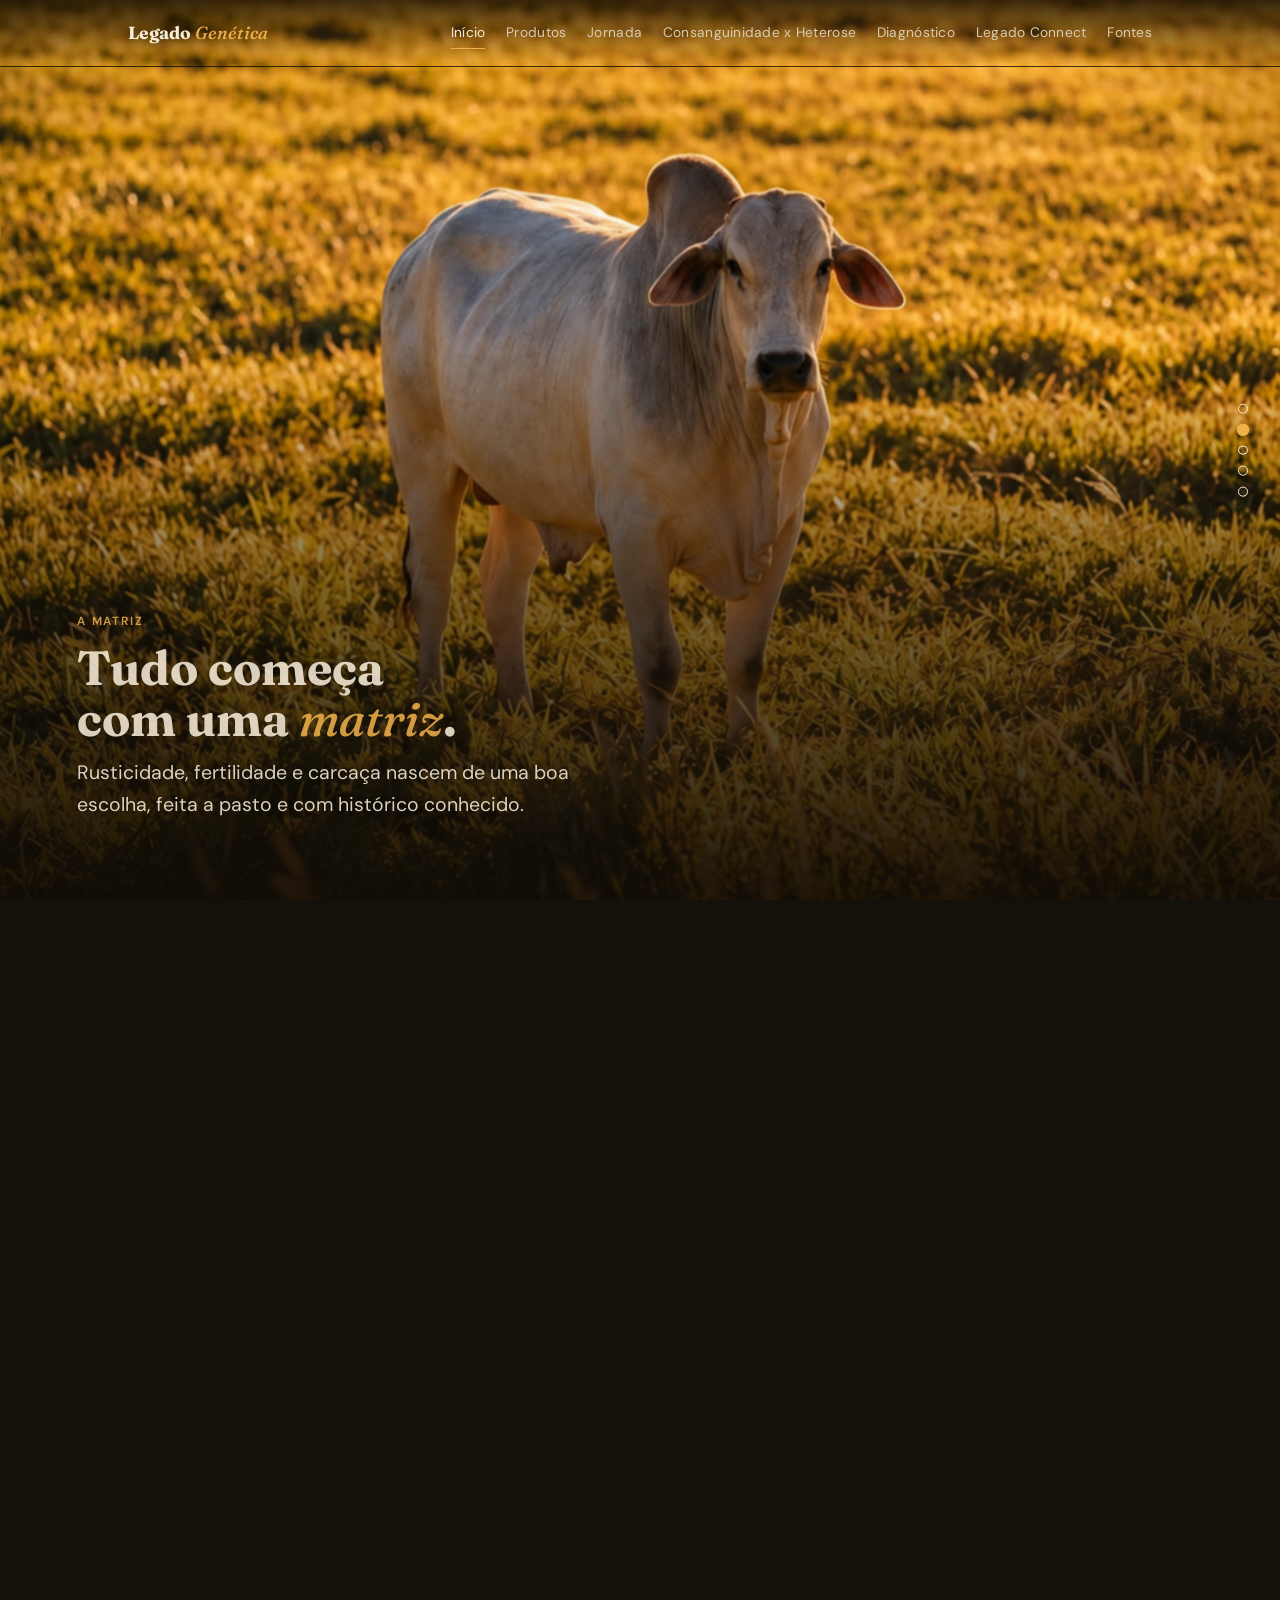
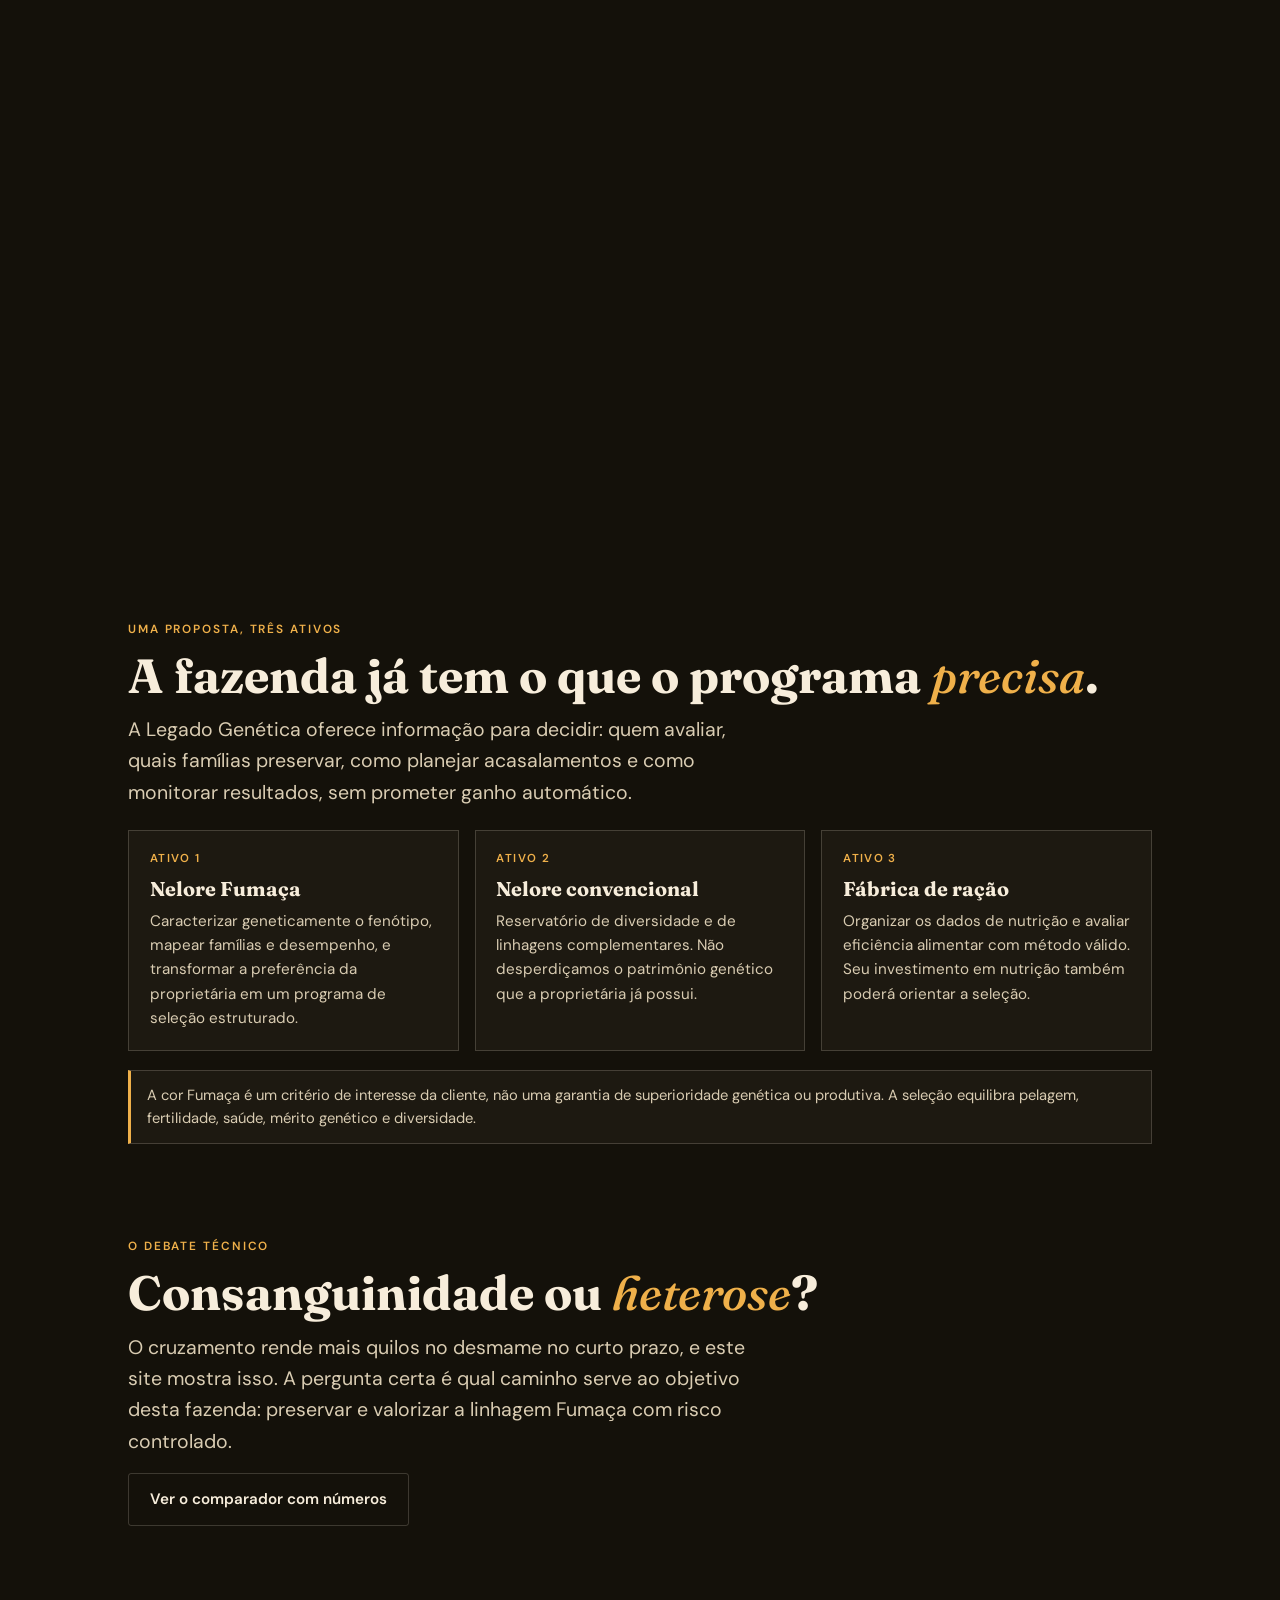
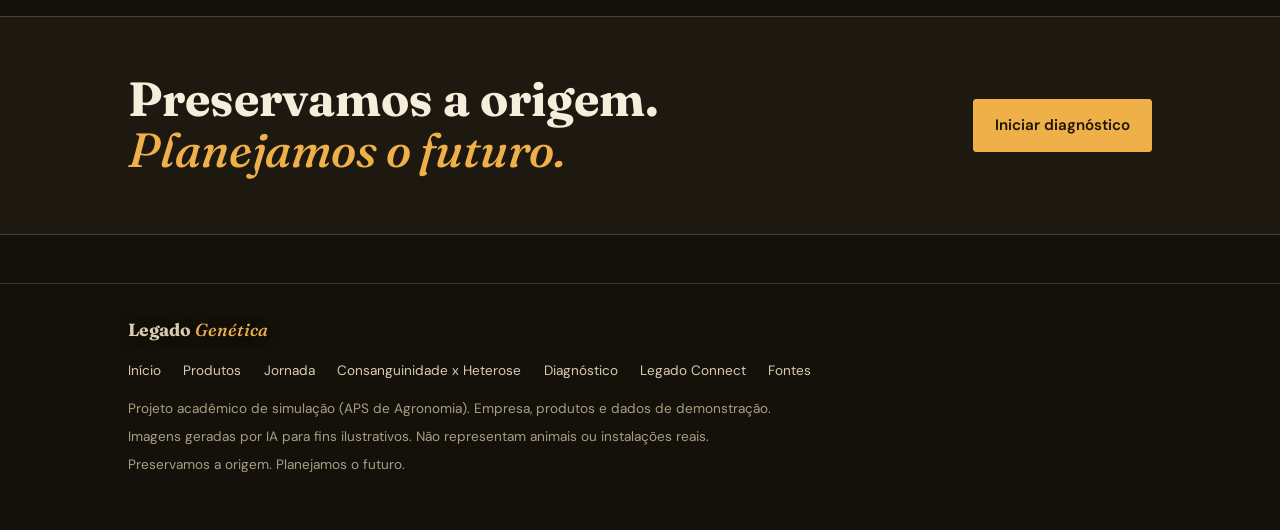
==== site/index.html @ f201c3c0 "Adiciona site estático Legado Genética (abertura com scroll, comparador, diagnóstico) Site multipági" ====
<!doctype html>
<html lang="pt-BR">
<head>
<meta charset="utf-8">
<meta name="viewport" content="width=device-width, initial-scale=1, viewport-fit=cover">
<title>Legado Genética | Programa Fumaça 360</title>
<meta name="description" content="Consanguinidade planejada e tecnologia genética para quem cria Nelore: o Programa Fumaça 360, em uma abertura com scroll.">
<meta name="theme-color" content="#14110a">
<meta property="og:type" content="website">
<meta property="og:title" content="Legado Genética | Programa Fumaça 360">
<meta property="og:description" content="Consanguinidade planejada e tecnologia genética para quem cria Nelore: o Programa Fumaça 360, em uma abertura com scroll.">
<meta property="og:image" content="assets/img/sede-ipe-entardecer.jpg">
<meta name="twitter:card" content="summary_large_image">
<link rel="icon" href="assets/favicon.svg" type="image/svg+xml">
<link rel="preconnect" href="https://fonts.googleapis.com">
<link rel="preconnect" href="https://fonts.gstatic.com" crossorigin>
<link rel="stylesheet" href="https://fonts.googleapis.com/css2?family=Fraunces:ital,opsz,wght@0,9..144,500;0,9..144,700;1,9..144,500&amp;family=DM+Sans:wght@400;500;600&amp;display=swap">
<link rel="stylesheet" href="assets/css/style.css">
</head>
<body class="page-home">
<a class="skip" href="#conteudo">Ir para o conteúdo</a>
<header class="site-header">
  <div class="wrap header-in">
    <a class="brand" href="index.html" aria-label="Legado Genética, início">Legado <i>Genética</i></a>
    <button class="nav-toggle" type="button" aria-label="Abrir menu" aria-expanded="false" aria-controls="nav"><span></span><span></span><span></span></button>
    <nav class="nav" id="nav" aria-label="Navegação principal"><a href="index.html">Início</a><a href="produtos.html">Produtos</a><a href="jornada.html">Jornada</a><a href="consanguinidade-x-heterose.html">Consanguinidade x Heterose</a><a href="diagnostico.html">Diagnóstico</a><a href="legado-connect.html">Legado Connect</a><a href="fontes.html">Fontes</a></nav>
  </div>
</header>
<main id="conteudo">

<div class="story-track" id="story-track">
  <div class="stage">
    <img class="layer" src="assets/img/pasto-aereo.jpg" alt="Vaca Nelore branca pastando sozinha, vista aérea de um pasto dourado ao fim da tarde, com anéis de vento no capim" width="1080" height="1446" decoding="async" fetchpriority="high">
    <img class="layer" src="assets/img/vaca-nivel-olho.jpg" alt="Vaca Nelore olhando para a câmera, com o sol baixo atrás dela e o pasto dourado ao fundo" width="1080" height="1446" decoding="async" >
    <img class="layer" src="assets/img/sede-ipe-entardecer.jpg" alt="Casa de fazenda branca com telhado colonial e um ipê amarelo ao pôr do sol, com uma vaca Nelore pastando em primeiro plano" width="1080" height="1446" decoding="async" >
    <img class="layer" src="assets/img/curral-por-do-sol.jpg" alt="Vaca Nelore iluminada por trás dentro de um curral de madeira ao pôr do sol, com poeira dourada no ar" width="1080" height="1446" decoding="async" >
    <img class="layer" src="assets/img/vaca-rosto-contraluz.jpg" alt="Retrato de perfil do rosto de uma vaca Nelore contra o sol, com contorno dourado nos pelos" width="1080" height="1446" decoding="async" >
    <div class="scrim"></div>
    <div class="dots" aria-label="Capítulos da abertura"></div>
    <article class="chapter" id="c0">
      <p class="eyebrow">Programa de melhoramento Nelore</p>
      <h1>Genética que nasce no <span class="accent">pasto</span>.</h1>
      <p class="lead">Consanguinidade planejada para quem cria Nelore de verdade.</p>
      <div class="hint"><i></i>Role para entrar na fazenda</div>
    </article>
    <article class="chapter" id="c1">
      <p class="eyebrow">A matriz</p>
      <h2>Tudo começa com uma <span class="accent">matriz</span>.</h2>
      <p class="lead">Rusticidade, fertilidade e carcaça nascem de uma boa escolha, feita a pasto e com histórico conhecido.</p>
    </article>
    <article class="chapter" id="c2">
      <p class="eyebrow">Consanguinidade planejada</p>
      <h2>Parentesco sob <span class="accent">controle</span>.</h2>
      <p class="lead">Cada acasalamento é simulado antes de acontecer, e o coeficiente de endogamia (F) fica dentro da meta.</p>
      <div class="stats">
        <div><b>6,25%</b><span>F do filho de primos de primeiro grau</span></div>
        <div><b>12,5%</b><span>F do filho de meios-irmãos</span></div>
      </div>
    </article>
    <article class="chapter" id="c3">
      <p class="eyebrow">A fazenda</p>
      <h2>A fazenda é o <span class="accent">laboratório</span>.</h2>
      <p class="lead">Pesagem, prenhez e desmama viram dados. Os dados voltam ao pasto como decisão de acasalamento.</p>
    </article>
    <article class="chapter" id="c4">
      <p class="eyebrow">Diagnóstico</p>
      <h2>Conheça o seu <span class="accent">rebanho</span>.</h2>
      <p class="lead">Informe o perfil da fazenda e veja qual estratégia de consanguinidade planejada se encaixa nela.</p>
      <p><a class="btn" href="diagnostico.html">Iniciar diagnóstico</a></p>
    </article>
  </div>
</div>

<section class="block">
  <div class="wrap">
    <p class="eyebrow">Uma proposta, três ativos</p>
    <h2>A fazenda já tem o que o programa <span class="accent">precisa</span>.</h2>
    <p class="lead">A Legado Genética oferece informação para decidir: quem avaliar, quais famílias preservar, como planejar acasalamentos e como monitorar resultados, sem prometer ganho automático.</p>
    <div class="grid g3" style="margin-top:1.4rem">
      <article class="card"><span class="tag">Ativo 1</span><h3>Nelore Fumaça</h3><p>Caracterizar geneticamente o fenótipo, mapear famílias e desempenho, e transformar a preferência da proprietária em um programa de seleção estruturado.</p></article>
      <article class="card"><span class="tag">Ativo 2</span><h3>Nelore convencional</h3><p>Reservatório de diversidade e de linhagens complementares. Não desperdiçamos o patrimônio genético que a proprietária já possui.</p></article>
      <article class="card"><span class="tag">Ativo 3</span><h3>Fábrica de ração</h3><p>Organizar os dados de nutrição e avaliar eficiência alimentar com método válido. Seu investimento em nutrição também poderá orientar a seleção.</p></article>
    </div>
    <div class="note gold">A cor Fumaça é um critério de interesse da cliente, não uma garantia de superioridade genética ou produtiva. A seleção equilibra pelagem, fertilidade, saúde, mérito genético e diversidade.</div>
  </div>
</section>

<section class="block" style="padding-top:0">
  <div class="wrap">
    <p class="eyebrow">O debate técnico</p>
    <h2>Consanguinidade ou <span class="accent">heterose</span>?</h2>
    <p class="lead">O cruzamento rende mais quilos no desmame no curto prazo, e este site mostra isso. A pergunta certa é qual caminho serve ao objetivo desta fazenda: preservar e valorizar a linhagem Fumaça com risco controlado.</p>
    <p><a class="btn ghost" href="consanguinidade-x-heterose.html">Ver o comparador com números</a></p>
  </div>
</section>

<section class="band">
  <div class="wrap">
    <h2>Preservamos a origem. <span class="accent">Planejamos o futuro.</span></h2>
    <a class="btn" href="diagnostico.html">Iniciar diagnóstico</a>
  </div>
</section>

</main>
<footer class="site-footer">
  <div class="wrap">
    <a class="brand" href="index.html">Legado <i>Genética</i></a>
    <nav class="foot-nav" aria-label="Navegação do rodapé"><a href="index.html">Início</a><a href="produtos.html">Produtos</a><a href="jornada.html">Jornada</a><a href="consanguinidade-x-heterose.html">Consanguinidade x Heterose</a><a href="diagnostico.html">Diagnóstico</a><a href="legado-connect.html">Legado Connect</a><a href="fontes.html">Fontes</a></nav>
    <p>Projeto acadêmico de simulação (APS de Agronomia). Empresa, produtos e dados de demonstração.</p>
    <p>Imagens geradas por IA para fins ilustrativos. Não representam animais ou instalações reais.</p>
    <p>Preservamos a origem. Planejamos o futuro.</p>
  </div>
</footer>
<script src="assets/js/common.js" defer></script>
<script src="assets/js/story.js" defer></script>

</body>
</html>
---- site/assets/css/style.css ----
/* Legado Genética — tema escuro "fim de tarde no cerrado". Site estático, sem build. */
:root {
  --deep: #14110a;
  --panel: #1d1911;
  --panel-2: #2a2417;
  --ink: #f7eddb;
  --soft: #d9ccb2;
  --muted: #a99d85;
  --gold: #efb04a;
  --clay: #d4703c;
  --moss: #8fb56a;
  --line: rgba(247, 237, 219, 0.18);
  --f-display: "Fraunces", Georgia, "Times New Roman", serif;
  --f-body: "DM Sans", system-ui, -apple-system, "Segoe UI", sans-serif;
  --gutter: clamp(1rem, 4vw, 3rem);
  --header-h: 4.1rem;
  color-scheme: dark;
}
* { box-sizing: border-box; }
html { background: var(--deep); scroll-behavior: smooth; -webkit-text-size-adjust: 100%; }
@media (prefers-reduced-motion: reduce) { html { scroll-behavior: auto; } }
body { margin: 0; background: var(--deep); color: var(--ink); font-family: var(--f-body); font-size: 1rem; line-height: 1.6; overflow-x: hidden; }
img { max-width: 100%; display: block; }
a { color: var(--gold); text-underline-offset: 3px; }
a:hover { color: var(--ink); }
:focus-visible { outline: 2px solid var(--gold); outline-offset: 3px; }
.skip { position: absolute; left: -9999px; top: 0; background: var(--gold); color: #1b1405; padding: .6rem 1rem; z-index: 100; }
.skip:focus { left: 0; }
.wrap { width: 100%; max-width: 70rem; margin-inline: auto; padding-inline: var(--gutter); }
.wrap-narrow { max-width: 48rem; }

/* tipografia */
h1, h2, h3, h4 { font-family: var(--f-display); font-weight: 700; line-height: 1.06; margin: 0 0 .8rem; text-wrap: balance; }
h1 { font-size: clamp(2.5rem, 7.4vw, 5rem); }
h2 { font-size: clamp(1.9rem, 4.6vw, 3rem); }
h3 { font-size: 1.25rem; line-height: 1.2; }
.accent { font-style: italic; font-weight: 500; color: var(--gold); }
.eyebrow { font-size: .74rem; letter-spacing: .16em; text-transform: uppercase; color: var(--gold); font-weight: 600; margin: 0 0 .75rem; }
.lead { font-size: clamp(1.02rem, 1.6vw, 1.22rem); color: var(--soft); margin: 0 0 1rem; max-width: 40rem; }
p { margin: 0 0 1rem; }
.muted { color: var(--muted); }
.small { font-size: .85rem; }
.dag { color: var(--clay); font-weight: 700; }
.ver { color: var(--moss); font-weight: 700; }

/* cabeçalho */
.site-header { position: fixed; inset: 0 0 auto 0; z-index: 30; padding-top: env(safe-area-inset-top, 0px); transition: background .3s, border-color .3s; border-bottom: 1px solid transparent; }
.site-header.solid, body:not(.page-home) .site-header { background: rgba(20, 17, 10, .94); backdrop-filter: blur(10px); -webkit-backdrop-filter: blur(10px); border-bottom-color: var(--line); }
.header-in { display: flex; align-items: center; justify-content: space-between; gap: 1rem; height: var(--header-h); }
.brand { font-family: var(--f-display); font-weight: 700; font-size: 1.1rem; color: var(--ink); text-decoration: none; text-shadow: 0 1px 12px rgba(0,0,0,.5); white-space: nowrap; }
.brand i { color: var(--gold); font-weight: 500; }
.nav { display: flex; gap: 1.3rem; align-items: center; }
.nav a { color: var(--soft); text-decoration: none; font-size: .86rem; letter-spacing: .02em; padding-block: .3rem; border-bottom: 1px solid transparent; }
.nav a:hover, .nav a[aria-current="page"] { color: var(--ink); border-bottom-color: var(--gold); }
.nav-toggle { display: none; background: none; border: 1px solid var(--line); color: var(--ink); width: 2.6rem; height: 2.6rem; border-radius: 3px; cursor: pointer; }
.nav-toggle span { display: block; width: 1.1rem; height: 2px; background: var(--ink); margin: .22rem auto; transition: transform .25s, opacity .25s; }
.nav-open .nav-toggle span:nth-child(1) { transform: translateY(.46rem) rotate(45deg); }
.nav-open .nav-toggle span:nth-child(2) { opacity: 0; }
.nav-open .nav-toggle span:nth-child(3) { transform: translateY(-.46rem) rotate(-45deg); }
@media (max-width: 62rem) {
  .nav-toggle { display: block; }
  .nav { position: fixed; inset: calc(var(--header-h) + env(safe-area-inset-top, 0px)) 0 0 0; background: var(--deep); flex-direction: column; align-items: flex-start; gap: 0; padding: 1rem var(--gutter) 2rem; transform: translateY(-110%); visibility: hidden; transition: transform .3s, visibility .3s; overflow-y: auto; }
  .nav-open .nav { transform: none; visibility: visible; }
  .nav a { width: 100%; padding: 1rem 0; font-size: 1.1rem; border-bottom: 1px solid var(--line); }
  .site-header.solid, .nav-open .site-header { background: var(--deep); }
}

body.page-home .site-header:not(.solid) { background: linear-gradient(rgba(10,7,3,.78), rgba(10,7,3,0)); }

/* botões */
.btn { display: inline-flex; align-items: center; gap: .6rem; font: inherit; font-weight: 600; font-size: .95rem; color: #1b1405; background: var(--gold); border: 1px solid var(--gold); border-radius: 3px; padding: .85rem 1.3rem; cursor: pointer; text-decoration: none; transition: transform .2s, filter .2s; }
.btn:hover { color: #1b1405; filter: brightness(1.08); transform: translateY(-1px); }
.btn.ghost { background: transparent; color: var(--ink); border-color: var(--line); }
.btn.ghost:hover { color: var(--ink); border-color: var(--gold); }
.btn.small { padding: .5rem .8rem; font-size: .82rem; }

/* seções */
main { padding-top: 0; }
body:not(.page-home) main { padding-top: calc(var(--header-h) + 2.5rem); }
section.block { padding-block: clamp(2.6rem, 6vw, 4.6rem); }
.page-head { padding-block: 1rem 2rem; }
.panelbox { background: var(--panel); border: 1px solid var(--line); padding: 1.2rem 1.3rem; }
.note { border: 1px solid var(--line); border-left: 3px solid var(--clay); background: var(--panel); padding: .8rem 1rem; color: var(--soft); font-size: .92rem; margin: 1.2rem 0; }
.note.gold { border-left-color: var(--gold); }
.note.moss { border-left-color: var(--moss); }
.sim-banner { display: flex; gap: .7rem; align-items: center; background: #3a2c12; border: 1px solid var(--gold); color: var(--ink); padding: .6rem 1rem; font-size: .88rem; margin-bottom: 1.4rem; }
.sim-banner b { color: var(--gold); letter-spacing: .1em; text-transform: uppercase; font-size: .74rem; }

/* grades e cards */
.grid { display: grid; gap: 1rem; }
.g2 { grid-template-columns: repeat(auto-fit, minmax(min(100%, 19rem), 1fr)); }
.g3 { grid-template-columns: repeat(auto-fit, minmax(min(100%, 16rem), 1fr)); }
.g4 { grid-template-columns: repeat(auto-fit, minmax(min(100%, 12rem), 1fr)); }
.card { background: var(--panel); border: 1px solid var(--line); padding: 1.2rem 1.3rem; display: flex; flex-direction: column; gap: .5rem; min-width: 0; }
.card h3 { color: var(--ink); margin: 0; }
.card .tag { font-size: .72rem; letter-spacing: .12em; text-transform: uppercase; color: var(--gold); font-weight: 600; }
.card p { color: var(--soft); font-size: .95rem; margin: 0; }
.card .dl { font-size: .9rem; color: var(--soft); }
.card .dl b { color: var(--ink); display: block; font-size: .72rem; letter-spacing: .1em; text-transform: uppercase; color: var(--muted); font-weight: 600; }
.card.hl { border-color: var(--gold); }
.card .btn { align-self: flex-start; margin-top: auto; }

/* tabelas */
.tablewrap { overflow-x: auto; border: 1px solid var(--line); margin: 1rem 0; }
table { width: 100%; border-collapse: collapse; font-size: .9rem; }
th { text-align: left; background: var(--panel-2); color: var(--soft); font-size: .72rem; letter-spacing: .1em; text-transform: uppercase; padding: .7rem .8rem; white-space: nowrap; }
td { padding: .7rem .8rem; border-top: 1px solid var(--line); vertical-align: top; color: var(--soft); }
td b, td strong { color: var(--ink); }
td.w-c { color: var(--moss); font-weight: 600; } td.w-h { color: var(--clay); font-weight: 600; } td.w-t { color: var(--gold); font-weight: 600; }

/* linha do tempo */
.timeline { list-style: none; margin: 1.5rem 0; padding: 0; display: grid; gap: 0; border-left: 1px solid var(--line); }
.timeline li { position: relative; padding: 0 0 1.6rem 1.6rem; }
.timeline li::before { content: ""; position: absolute; left: -.42rem; top: .45rem; width: .8rem; height: .8rem; background: var(--gold); border-radius: 50%; }
.timeline h3 { margin-bottom: .2rem; }
.timeline .when { font-size: .74rem; letter-spacing: .12em; text-transform: uppercase; color: var(--gold); font-weight: 600; }

/* formulário */
.field { display: grid; gap: .3rem; font-size: .78rem; letter-spacing: .05em; text-transform: uppercase; color: var(--soft); font-weight: 600; }
.field input, .field select, .field textarea { font: inherit; font-size: 1rem; letter-spacing: 0; text-transform: none; color: var(--ink); background: #2a2417; border: 1px solid var(--line); border-radius: 3px; padding: .65rem .75rem; min-width: 0; width: 100%; }
.field select option { color: #14110a; }
.field .hint { font-size: .78rem; letter-spacing: 0; text-transform: none; color: var(--muted); font-weight: 400; }
fieldset { border: 1px solid var(--line); padding: .8rem 1rem 1rem; margin: 0; min-width: 0; }
legend { padding-inline: .4rem; font-size: .78rem; letter-spacing: .08em; text-transform: uppercase; color: var(--gold); font-weight: 600; }
.radios { display: grid; gap: .5rem; }
.radios label { display: flex; gap: .6rem; align-items: flex-start; color: var(--soft); font-size: .95rem; cursor: pointer; }
.radios input { accent-color: var(--gold); margin-top: .3rem; }
input[type=range] { width: 100%; accent-color: var(--gold); }
output { color: var(--gold); font-variant-numeric: tabular-nums; }

/* kpis */
.kpis { display: grid; grid-template-columns: repeat(auto-fit, minmax(9.5rem, 1fr)); gap: .8rem; }
.kpi { border: 1px solid var(--line); background: var(--panel); padding: .8rem .9rem; min-width: 0; }
.kpi b { display: block; font-family: var(--f-display); font-size: 1.7rem; line-height: 1.1; font-variant-numeric: tabular-nums; }
.kpi span { font-size: .8rem; color: var(--muted); }
.k-gold b { color: var(--gold); } .k-clay b { color: var(--clay); } .k-moss b { color: var(--moss); } .k-ink b { color: var(--ink); }
.chip { display: inline-block; font-size: .72rem; letter-spacing: .1em; text-transform: uppercase; font-weight: 700; padding: .25rem .6rem; border-radius: 2px; }
.chip.ok { background: rgba(143,181,106,.18); color: var(--moss); border: 1px solid var(--moss); }
.chip.warn { background: rgba(239,176,74,.15); color: var(--gold); border: 1px solid var(--gold); }
.chip.bad { background: rgba(212,112,60,.18); color: var(--clay); border: 1px solid var(--clay); }

/* rodapé */
.site-footer { border-top: 1px solid var(--line); margin-top: 3rem; padding-block: 2rem 3rem; font-size: .85rem; color: var(--muted); }
.site-footer .foot-nav { display: flex; flex-wrap: wrap; gap: .6rem 1.4rem; margin-block: 1rem; }
.site-footer a { color: var(--soft); text-decoration: none; }
.site-footer a:hover { color: var(--gold); }
.site-footer p { margin: 0 0 .4rem; max-width: 46rem; }

/* faixa final */
.band { border-block: 1px solid var(--line); background: var(--panel); padding-block: clamp(2.2rem, 5vw, 3.6rem); }
.band .wrap { display: flex; flex-wrap: wrap; gap: 1.4rem 2rem; align-items: center; justify-content: space-between; }
.band h2 { margin: 0; max-width: 34rem; }

/* ---------- abertura com scroll ---------- */
.story-track { height: calc(5.4 * 110vh); position: relative; }
.stage { position: sticky; top: 0; height: 100vh; height: 100svh; overflow: hidden; background: var(--deep); }
.layer { position: absolute; inset: 0; width: 100%; height: 100%; object-fit: cover; will-change: transform, opacity, filter; transform-origin: 50% 50%; opacity: 0; }
.layer:first-child { opacity: 1; }
.scrim { position: absolute; inset: 0; pointer-events: none; background: linear-gradient(to top, rgba(16,12,6,.9) 0%, rgba(16,12,6,.55) 34%, rgba(16,12,6,0) 62%), radial-gradient(ellipse 90% 80% at 50% 40%, transparent 55%, rgba(10,7,3,.45) 100%); }
.chapter { position: absolute; left: 0; right: 0; bottom: 0; padding: 0 clamp(1.1rem, 6vw, 5rem) calc(env(safe-area-inset-bottom, 0px) + clamp(1.6rem, 7vh, 4rem)); opacity: 0; pointer-events: none; will-change: opacity, transform; z-index: 3; }
.chapter:first-of-type { opacity: 1; }
.chapter > * { max-width: 34rem; }
.chapter h1, .chapter h2 { text-shadow: 0 2px 28px rgba(0,0,0,.55); }
.chapter .lead { color: var(--ink); text-shadow: 0 1px 14px rgba(0,0,0,.7); }
.hint { margin-top: 1.4rem; display: flex; align-items: center; gap: .7rem; font-size: .74rem; letter-spacing: .14em; text-transform: uppercase; color: var(--soft); }
.hint i { display: block; width: 1px; height: 2rem; background: linear-gradient(var(--gold), transparent); animation: drip 2.2s ease-in-out infinite; transform-origin: top; }
@keyframes drip { 0%, 100% { transform: scaleY(.35); } 50% { transform: scaleY(1); } }
@media (prefers-reduced-motion: reduce) { .hint i { animation: none; } }
.stats { display: grid; grid-template-columns: repeat(auto-fit, minmax(9.5rem, 1fr)); gap: 1rem; margin-top: 1.2rem; padding-top: 1.1rem; border-top: 1px solid var(--line); }
.stats b { display: block; font-family: var(--f-display); font-size: 2rem; line-height: 1.05; color: var(--gold); font-variant-numeric: tabular-nums; }
.stats span { font-size: .85rem; color: var(--soft); }
.dots { position: absolute; right: clamp(.8rem, 3vw, 2rem); top: 50%; transform: translateY(-50%); display: grid; gap: .7rem; z-index: 4; }
.dots button { width: .6rem; height: .6rem; padding: 0; border-radius: 50%; border: 1px solid var(--ink); background: transparent; cursor: pointer; transition: background .3s, transform .3s; }
.dots button.on { background: var(--gold); border-color: var(--gold); transform: scale(1.25); }
@media (min-width: 900px) { #c2 > * { margin-left: auto; } }
@media (max-width: 640px) { #c2 .lead { display: none; } }

/* simulador / comparador */
.sim { display: grid; grid-template-columns: minmax(0, 20rem) minmax(0, 1fr); gap: 1.6rem; margin-top: 1.4rem; }
.ctl { background: var(--panel); border: 1px solid var(--line); padding: 1.1rem; display: grid; gap: .95rem; align-content: start; }
.ctl .row { display: flex; justify-content: space-between; gap: .6rem; }
.out { display: grid; gap: 1rem; min-width: 0; }
.chart { border: 1px solid var(--line); background: var(--panel); padding: .6rem; min-width: 0; }
.chart svg { width: 100%; height: auto; display: block; }
.legend { display: flex; flex-wrap: wrap; gap: .4rem 1.2rem; font-size: .82rem; color: var(--soft); padding: .3rem .4rem 0; }
.legend i { display: inline-block; width: .9rem; height: 3px; vertical-align: middle; margin-right: .4rem; }
.read { border-left: 3px solid var(--gold); padding: .7rem 1rem; background: var(--panel); color: var(--soft); font-size: .95rem; }
.read b { color: var(--ink); }
.bars { display: grid; gap: .5rem; margin-top: 1rem; }
.bar { display: grid; grid-template-columns: 3.2rem 1fr 3rem; align-items: center; gap: .6rem; font-size: .9rem; }
.bar div { height: .9rem; background: #2a2417; border: 1px solid var(--line); }
.bar div i { display: block; height: 100%; background: var(--gold); transition: width .3s; }
.bar span { text-align: right; font-variant-numeric: tabular-nums; color: var(--soft); }
@media (max-width: 800px) { .sim { grid-template-columns: minmax(0, 1fr); } }

/* diálogo */
dialog { background: var(--panel); color: var(--ink); border: 1px solid var(--gold); border-radius: 3px; padding: 1.4rem 1.5rem; max-width: min(34rem, calc(100% - 2rem)); }
dialog::backdrop { background: rgba(10, 8, 4, .7); }
dialog h3 { color: var(--gold); }
dialog form { margin: 1rem 0 0; }

/* painel connect */
.tabs { display: flex; flex-wrap: wrap; gap: .3rem; border-bottom: 1px solid var(--line); margin: 1rem 0; }
.tabs button { font: inherit; font-size: .88rem; color: var(--soft); background: none; border: 1px solid transparent; border-bottom: 0; padding: .6rem 1rem; cursor: pointer; }
.tabs button[aria-selected="true"] { color: var(--ink); background: var(--panel); border-color: var(--line); border-bottom: 2px solid var(--gold); }
.hbar { display: grid; grid-template-columns: 7rem 1fr 3.4rem; gap: .6rem; align-items: center; font-size: .88rem; margin: .4rem 0; color: var(--soft); }
.hbar div { height: .8rem; background: #2a2417; border: 1px solid var(--line); position: relative; }
.hbar div i { display: block; height: 100%; background: var(--moss); }
.hbar div i.w { background: var(--gold); } .hbar div i.b { background: var(--clay); }
.hbar span:last-child { text-align: right; font-variant-numeric: tabular-nums; }
.passport { border: 1px solid var(--gold); background: var(--panel); padding: 1.2rem; }
.passport dl { display: grid; grid-template-columns: minmax(8rem, 12rem) 1fr; gap: .5rem 1rem; margin: 0; }
.passport dt { color: var(--muted); font-size: .8rem; letter-spacing: .08em; text-transform: uppercase; }
.passport dd { margin: 0; color: var(--ink); }
@media (max-width: 560px) { .passport dl { grid-template-columns: 1fr; } .passport dt { margin-top: .5rem; } }

/* diagnóstico */
.diag { display: grid; grid-template-columns: minmax(0, 24rem) minmax(0, 1fr); gap: 1.6rem; align-items: start; }
@media (max-width: 900px) { .diag { grid-template-columns: minmax(0, 1fr); } }
.result { display: grid; gap: 1rem; scroll-margin-top: 5.5rem; }
.result h3 { margin-bottom: .4rem; }
.result ul { margin: .3rem 0 0 1.1rem; padding: 0; color: var(--soft); }
.result li { margin-bottom: .3rem; }
.actions { display: flex; flex-wrap: wrap; gap: .6rem; }
@media print { .site-header, .site-footer, .actions, form, .nav-toggle { display: none !important; } body { background: #fff; color: #000; } .panelbox, .card, .kpi { border-color: #999; background: #fff; color: #000; } * { color: #000 !important; } }
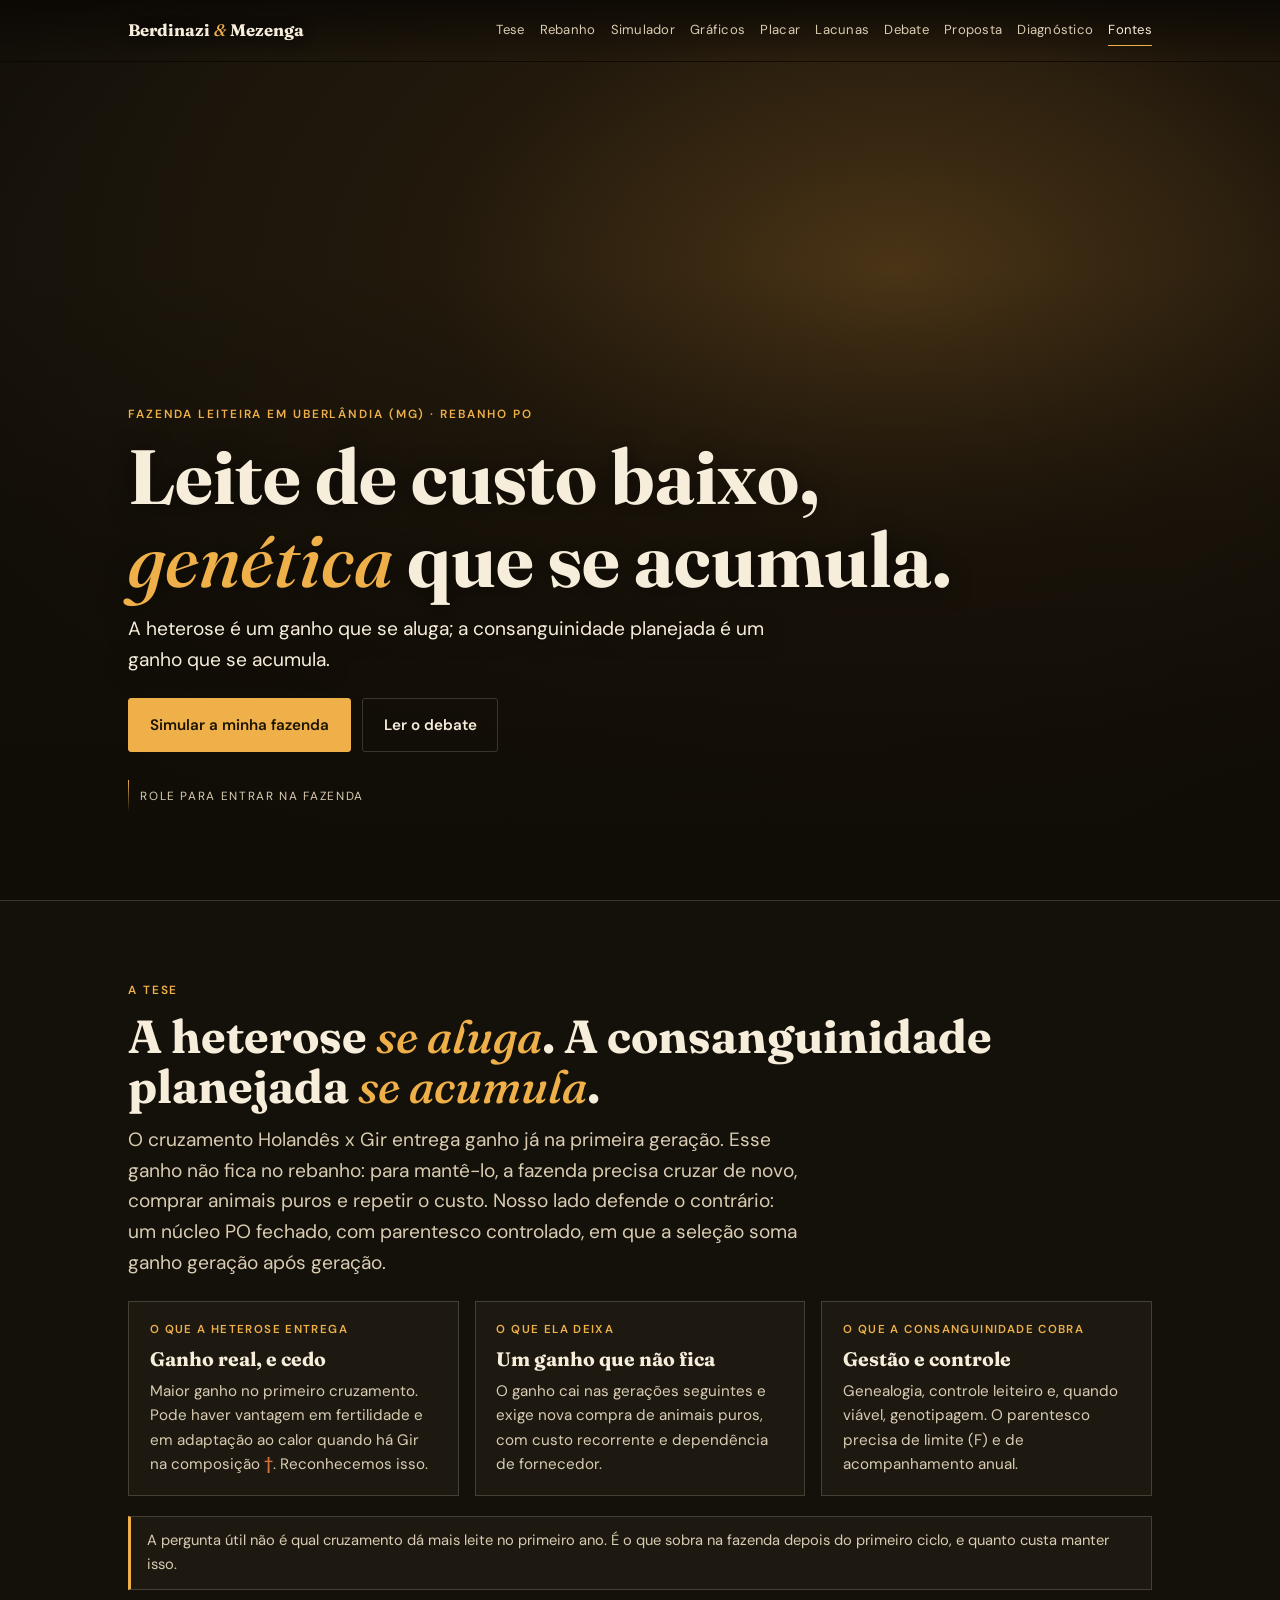
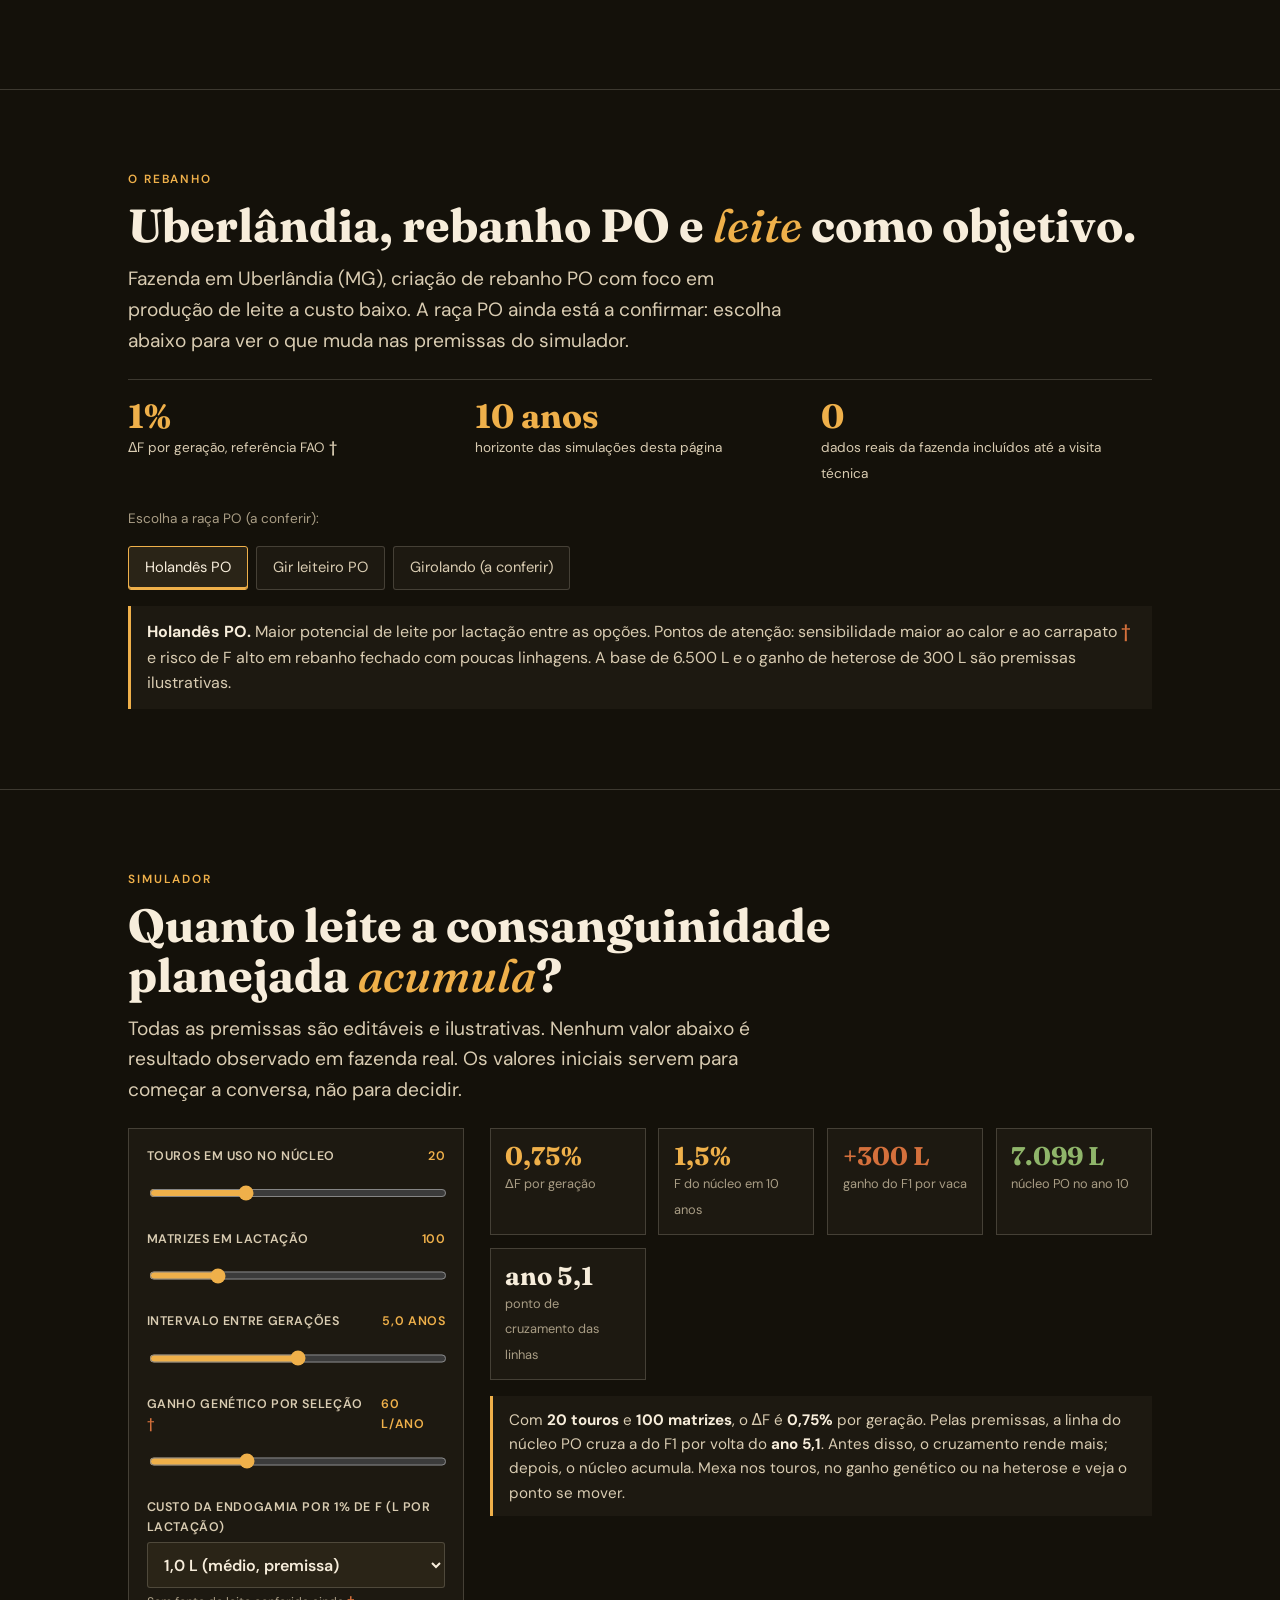
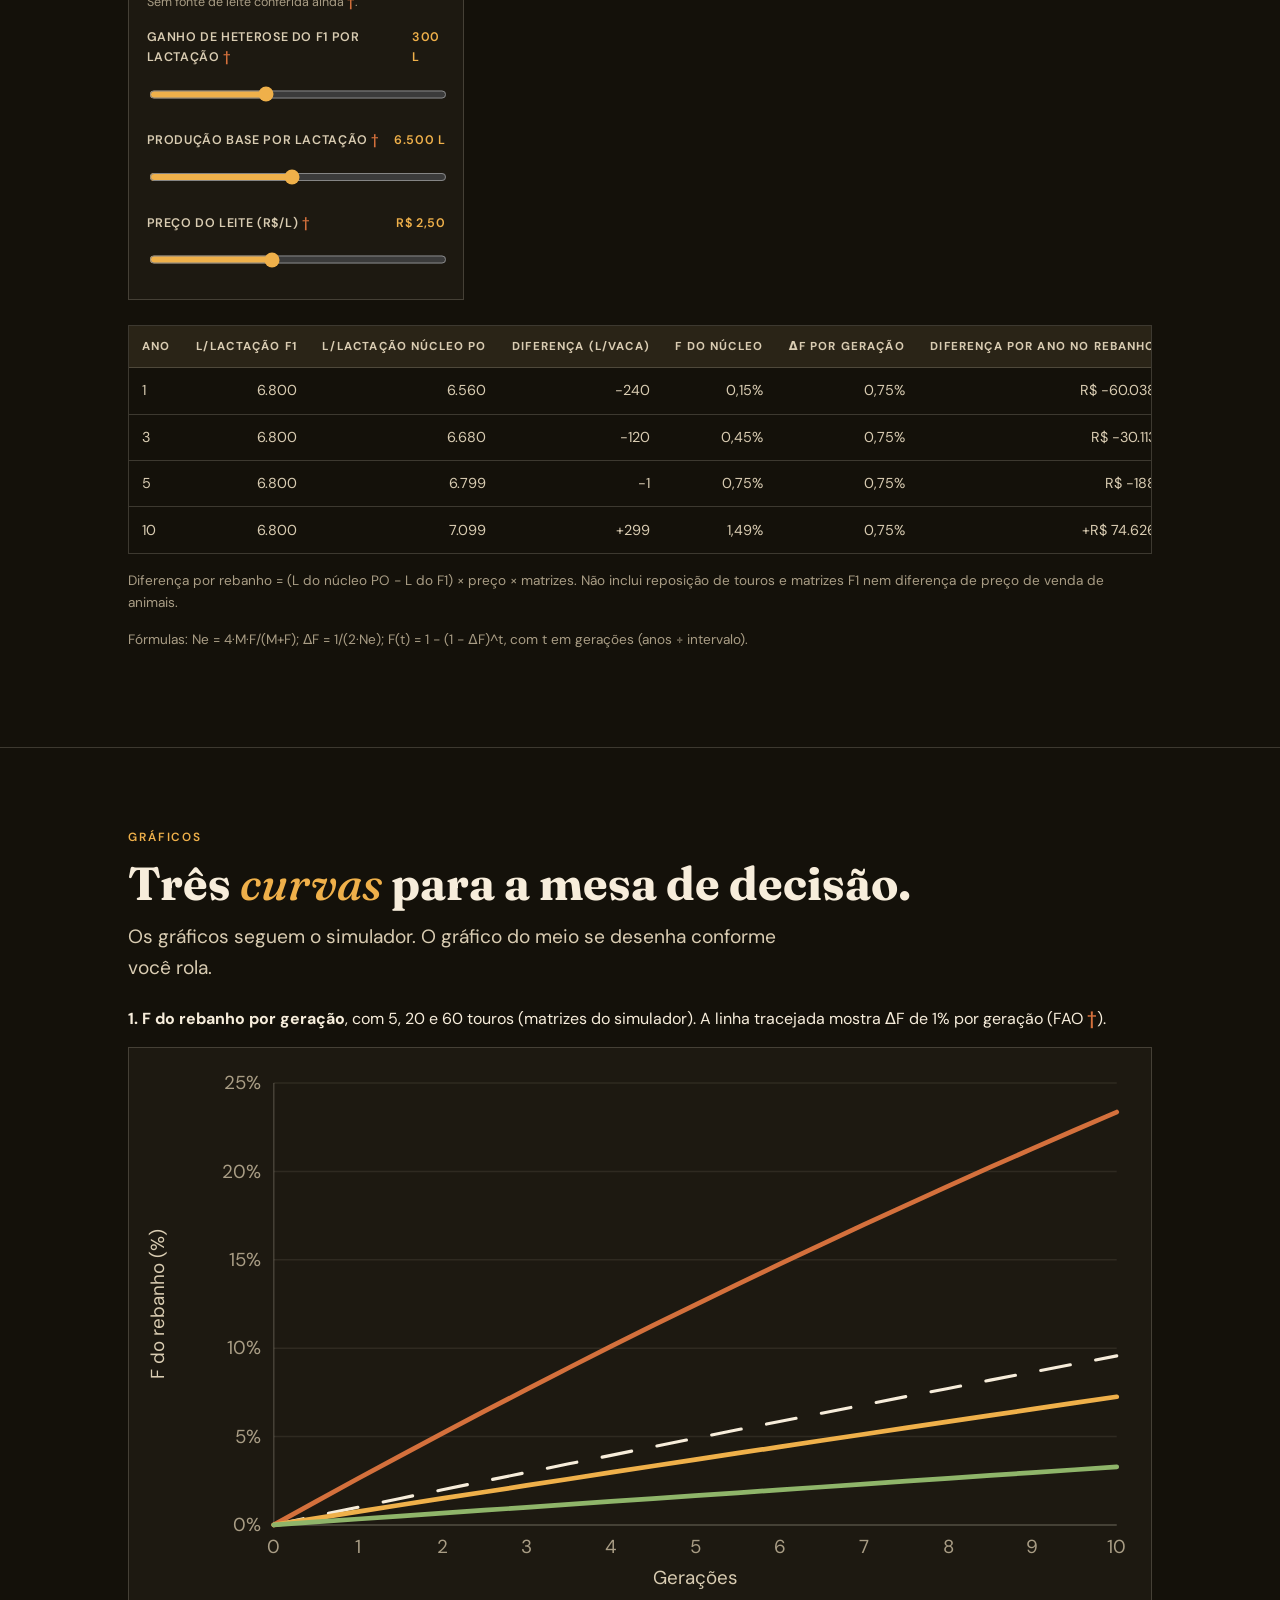
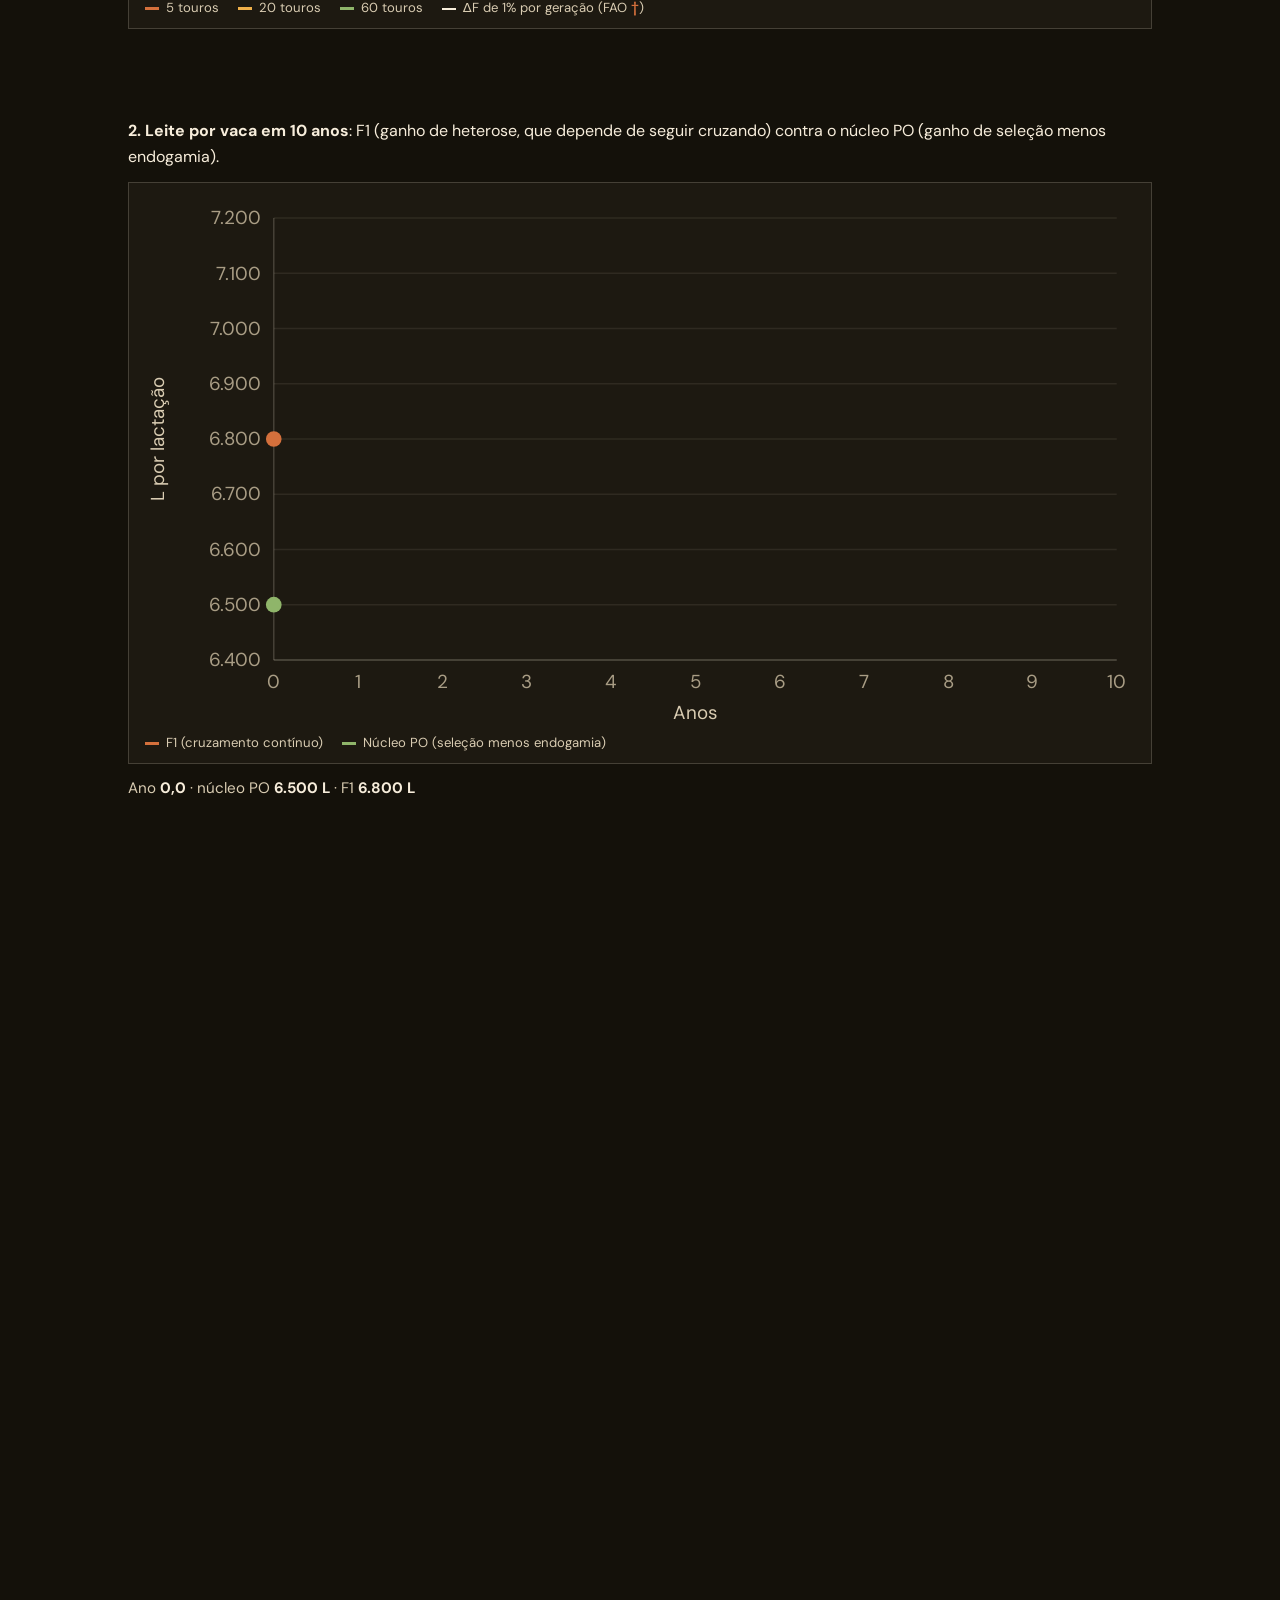
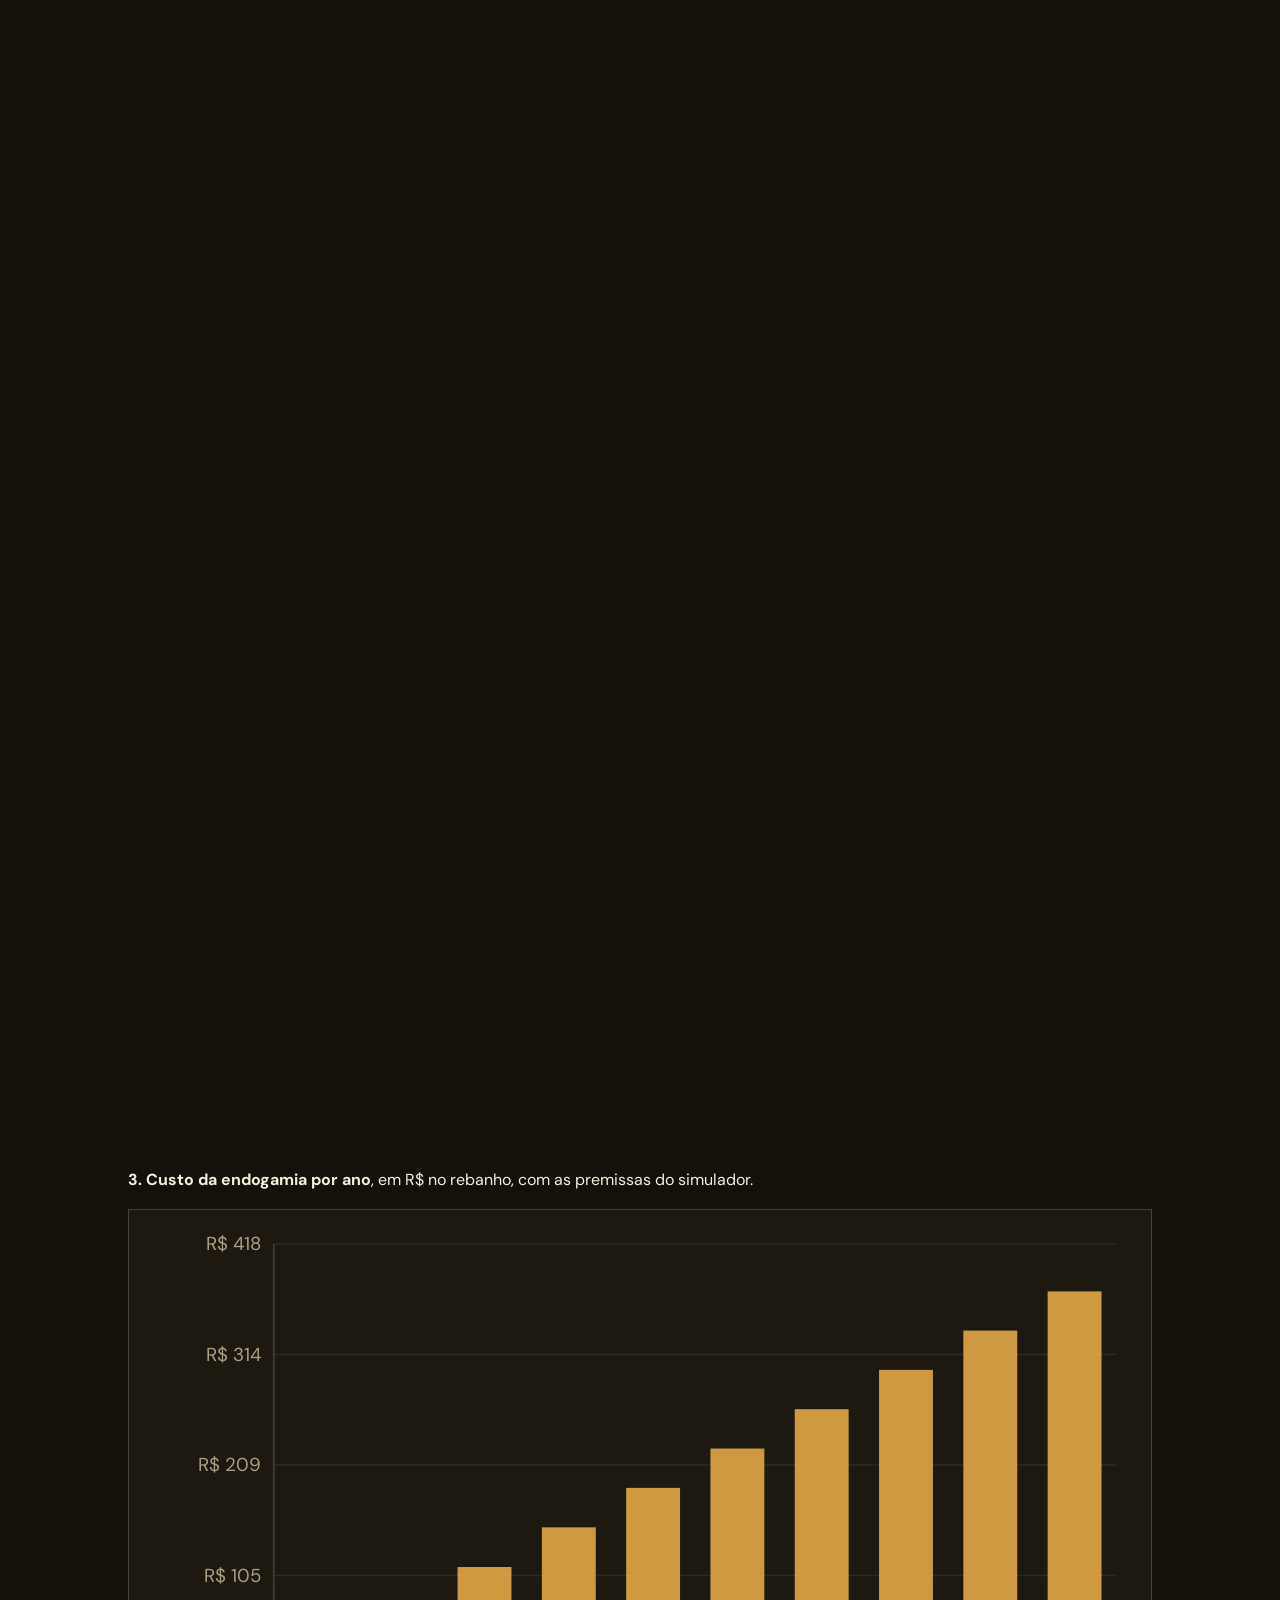
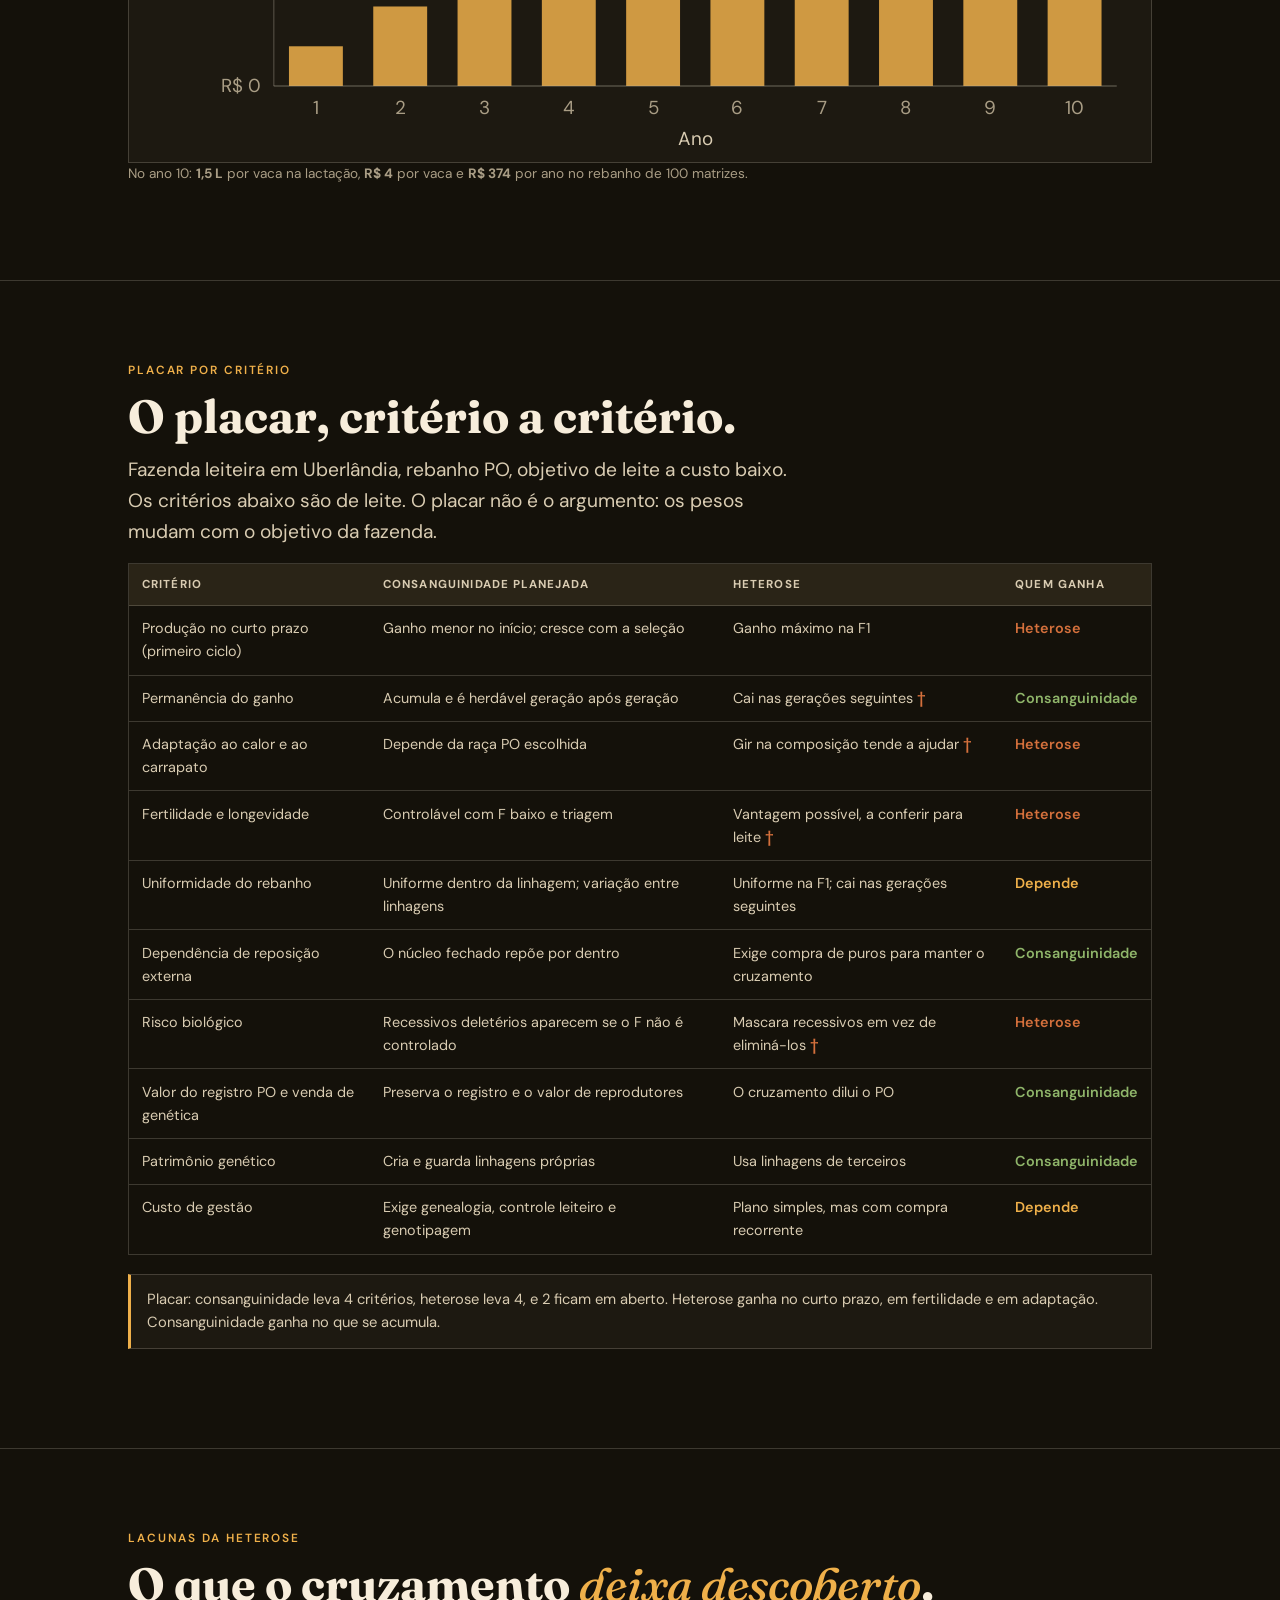
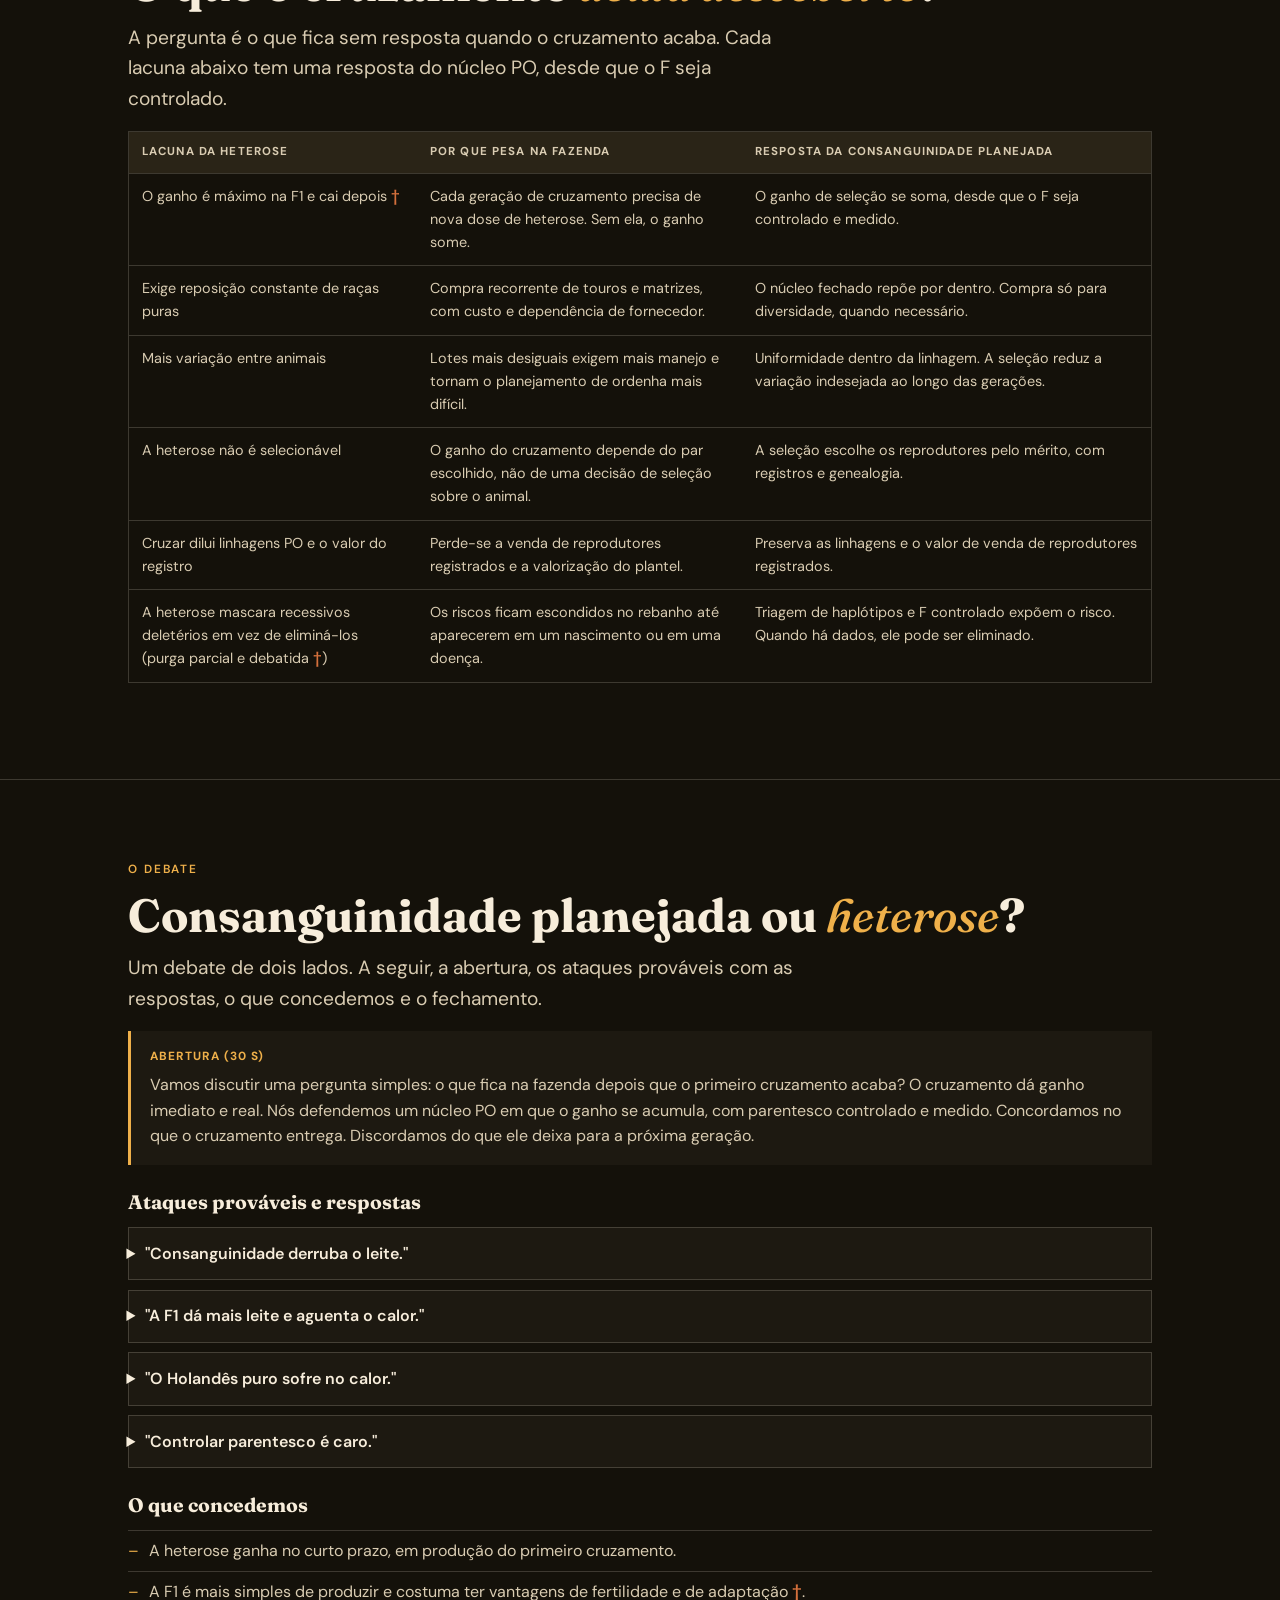
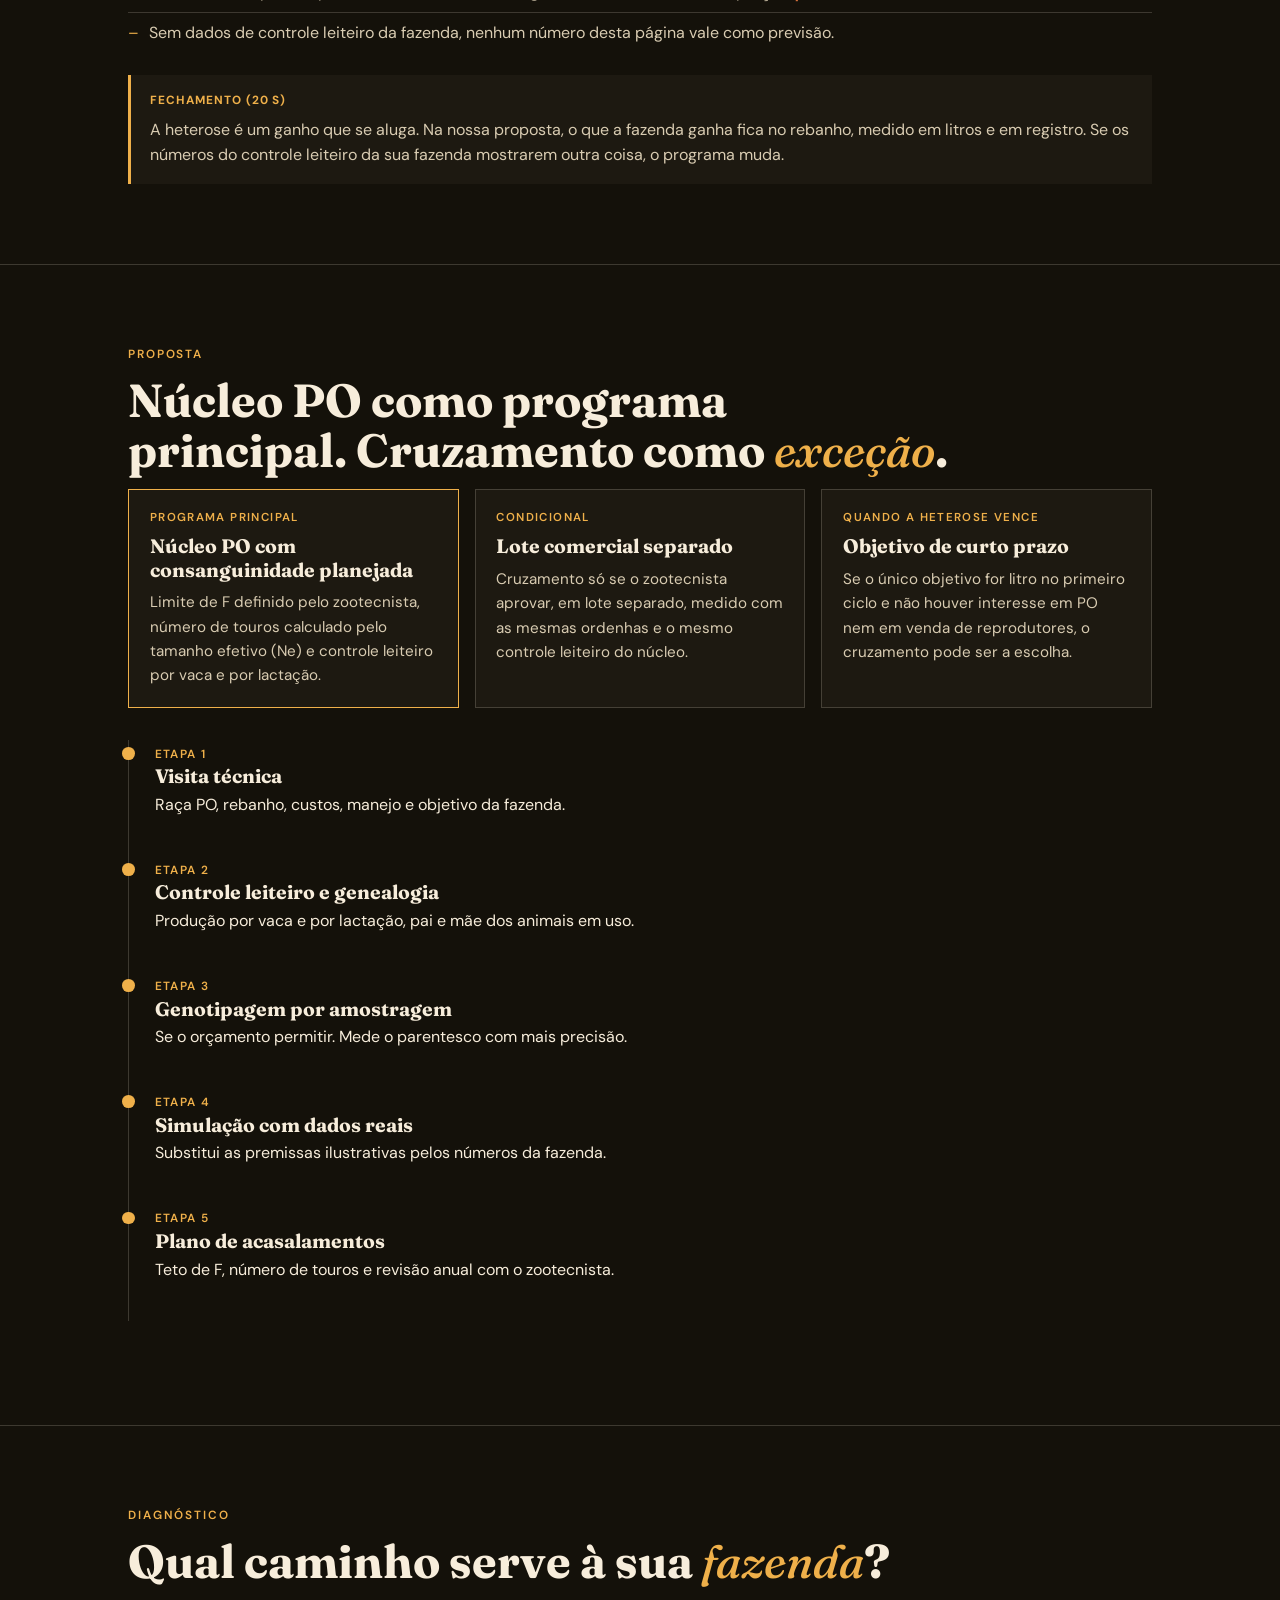
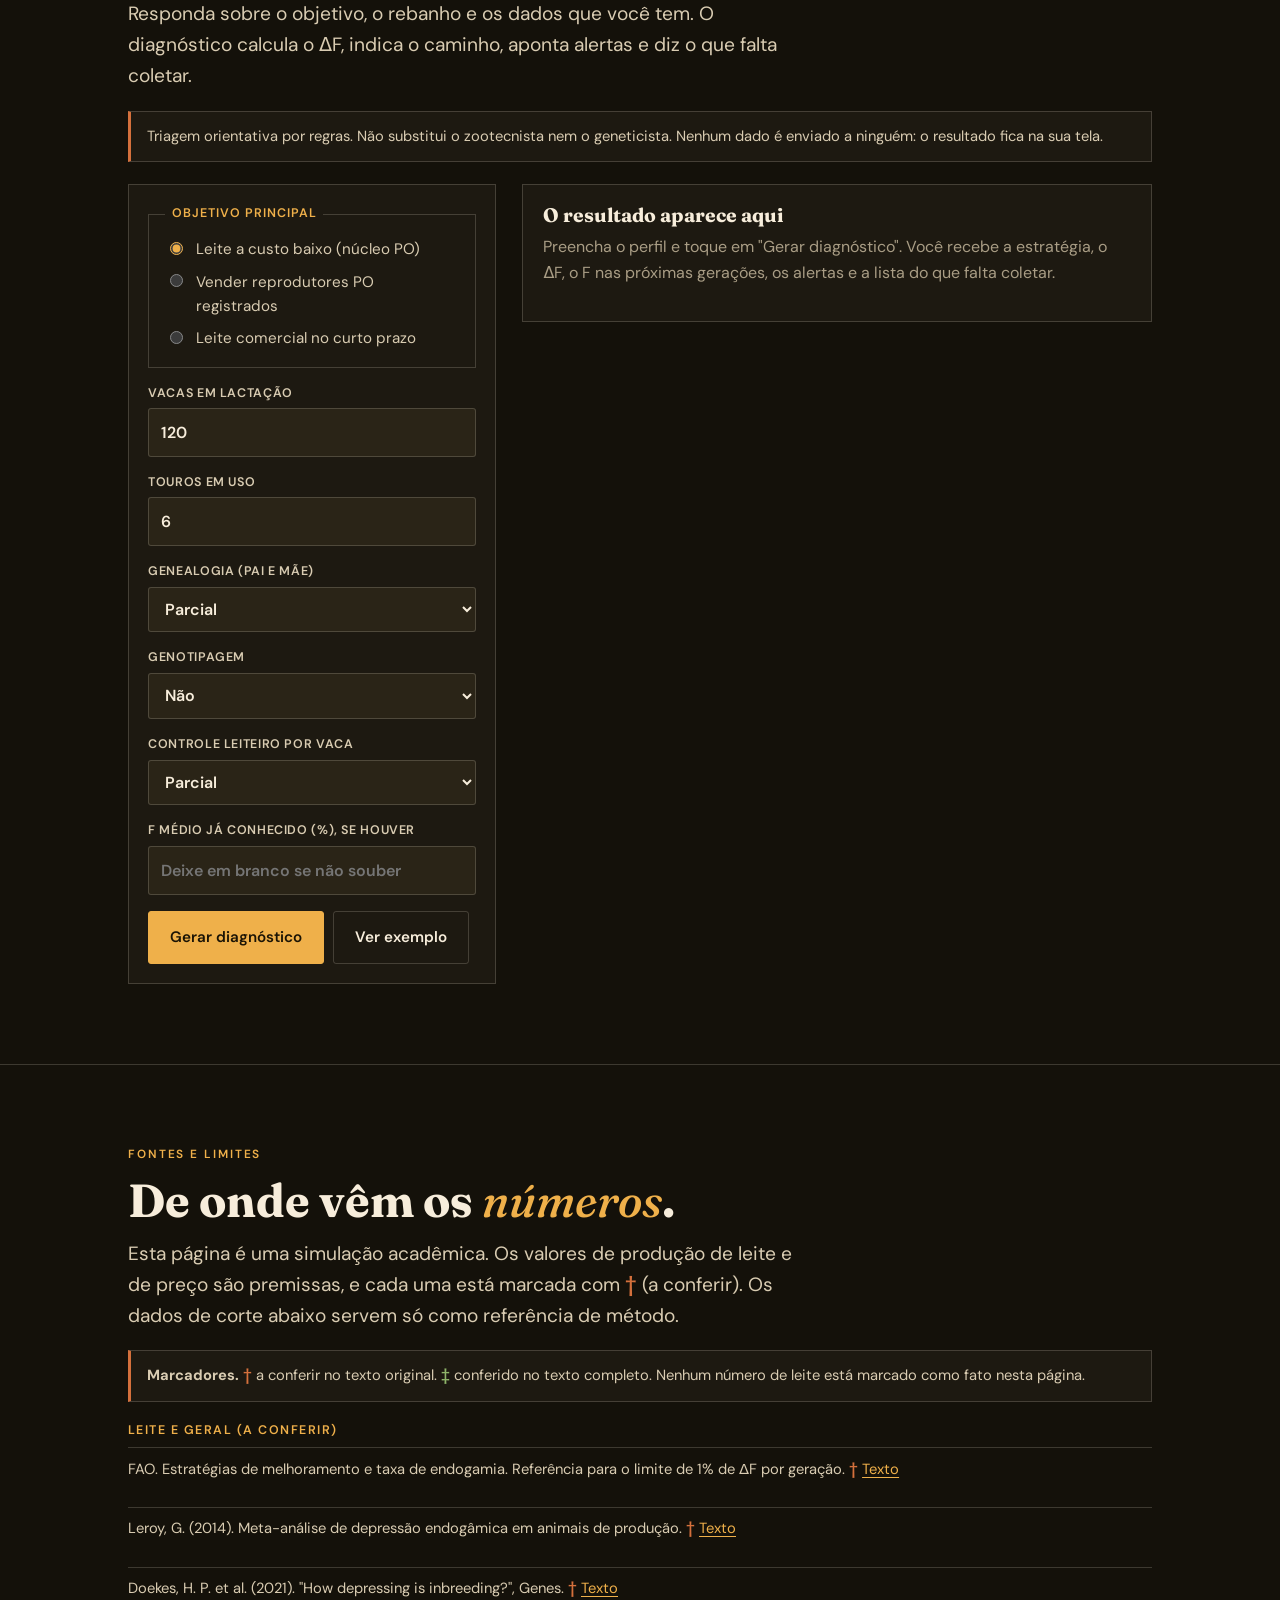
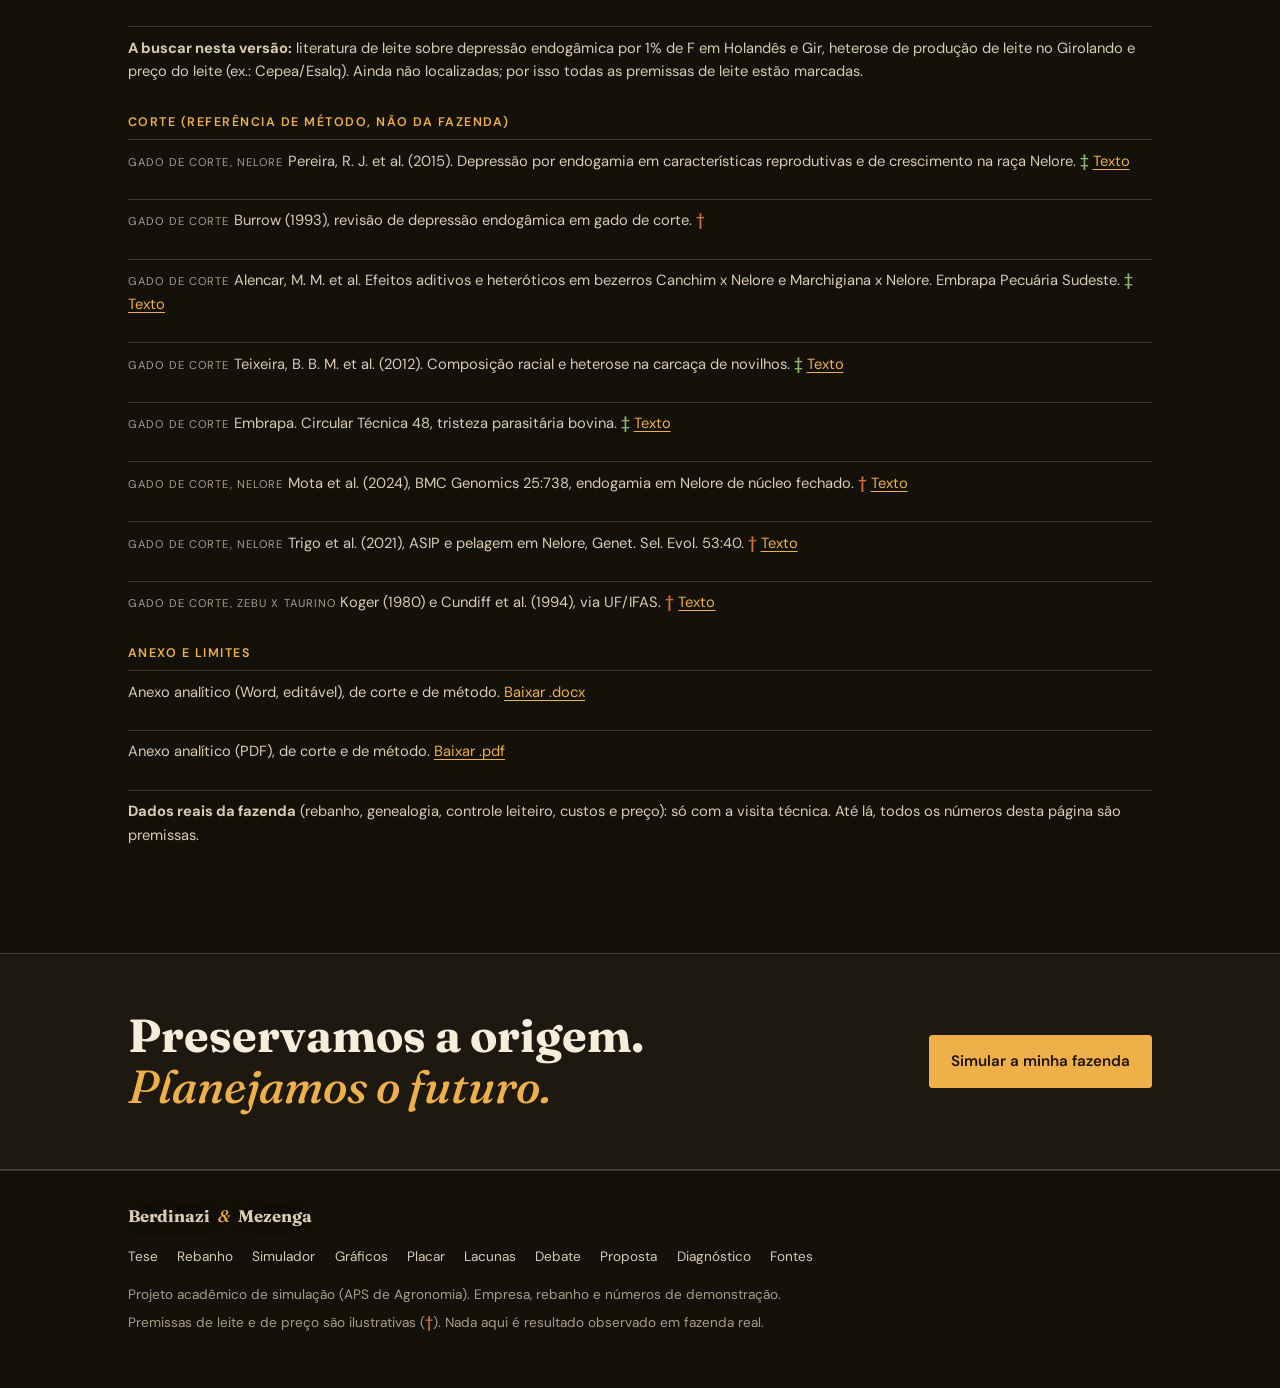
==== commit 05e60830: "Transforma o site em página única com simulador de leite - index.html passa a ser a única página, co" ====
--- a/site/index.html
+++ b/site/index.html
@@ -3,116 +3,330 @@
 <head>
 <meta charset="utf-8">
 <meta name="viewport" content="width=device-width, initial-scale=1, viewport-fit=cover">
-<title>Legado Genética | Programa Fumaça 360</title>
-<meta name="description" content="Consanguinidade planejada e tecnologia genética para quem cria Nelore: o Programa Fumaça 360, em uma abertura com scroll.">
+<title>Berdinazi &amp; Mezenga | Leite de custo baixo, genética que se acumula</title>
+<meta name="description" content="Fazenda leiteira em Uberlândia (MG), rebanho PO. Simulador e debate entre consanguinidade planejada e heterose (Holandês x Gir). Projeto acadêmico de simulação.">
 <meta name="theme-color" content="#14110a">
 <meta property="og:type" content="website">
-<meta property="og:title" content="Legado Genética | Programa Fumaça 360">
-<meta property="og:description" content="Consanguinidade planejada e tecnologia genética para quem cria Nelore: o Programa Fumaça 360, em uma abertura com scroll.">
-<meta property="og:image" content="assets/img/sede-ipe-entardecer.jpg">
-<meta name="twitter:card" content="summary_large_image">
+<meta property="og:title" content="Berdinazi &amp; Mezenga">
+<meta property="og:description" content="Leite de custo baixo, genética que se acumula. Simulador e debate: consanguinidade planejada x heterose.">
 <link rel="icon" href="assets/favicon.svg" type="image/svg+xml">
 <link rel="preconnect" href="https://fonts.googleapis.com">
 <link rel="preconnect" href="https://fonts.gstatic.com" crossorigin>
 <link rel="stylesheet" href="https://fonts.googleapis.com/css2?family=Fraunces:ital,opsz,wght@0,9..144,500;0,9..144,700;1,9..144,500&amp;family=DM+Sans:wght@400;500;600&amp;display=swap">
 <link rel="stylesheet" href="assets/css/style.css">
 </head>
-<body class="page-home">
+<body>
 <a class="skip" href="#conteudo">Ir para o conteúdo</a>
+<div class="progress" aria-hidden="true"><i></i></div>
 <header class="site-header">
   <div class="wrap header-in">
-    <a class="brand" href="index.html" aria-label="Legado Genética, início">Legado <i>Genética</i></a>
+    <a class="brand" href="#abertura" aria-label="Berdinazi &amp; Mezenga, início"><span class="logo-slot" id="logo-slot" aria-hidden="true"></span><span>Berdinazi <i>&amp;</i> Mezenga</span></a>
     <button class="nav-toggle" type="button" aria-label="Abrir menu" aria-expanded="false" aria-controls="nav"><span></span><span></span><span></span></button>
-    <nav class="nav" id="nav" aria-label="Navegação principal"><a href="index.html">Início</a><a href="produtos.html">Produtos</a><a href="jornada.html">Jornada</a><a href="consanguinidade-x-heterose.html">Consanguinidade x Heterose</a><a href="diagnostico.html">Diagnóstico</a><a href="legado-connect.html">Legado Connect</a><a href="fontes.html">Fontes</a></nav>
+    <nav class="nav" id="nav" aria-label="Seções da página"><a href="#tese">Tese</a><a href="#rebanho">Rebanho</a><a href="#simulador">Simulador</a><a href="#graficos">Gráficos</a><a href="#placar">Placar</a><a href="#lacunas">Lacunas</a><a href="#debate">Debate</a><a href="#proposta">Proposta</a><a href="#diagnostico">Diagnóstico</a><a href="#fontes">Fontes</a></nav>
   </div>
 </header>
 <main id="conteudo">
 
-<div class="story-track" id="story-track">
-  <div class="stage">
-    <img class="layer" src="assets/img/pasto-aereo.jpg" alt="Vaca Nelore branca pastando sozinha, vista aérea de um pasto dourado ao fim da tarde, com anéis de vento no capim" width="1080" height="1446" decoding="async" fetchpriority="high">
-    <img class="layer" src="assets/img/vaca-nivel-olho.jpg" alt="Vaca Nelore olhando para a câmera, com o sol baixo atrás dela e o pasto dourado ao fundo" width="1080" height="1446" decoding="async" >
-    <img class="layer" src="assets/img/sede-ipe-entardecer.jpg" alt="Casa de fazenda branca com telhado colonial e um ipê amarelo ao pôr do sol, com uma vaca Nelore pastando em primeiro plano" width="1080" height="1446" decoding="async" >
-    <img class="layer" src="assets/img/curral-por-do-sol.jpg" alt="Vaca Nelore iluminada por trás dentro de um curral de madeira ao pôr do sol, com poeira dourada no ar" width="1080" height="1446" decoding="async" >
-    <img class="layer" src="assets/img/vaca-rosto-contraluz.jpg" alt="Retrato de perfil do rosto de uma vaca Nelore contra o sol, com contorno dourado nos pelos" width="1080" height="1446" decoding="async" >
-    <div class="scrim"></div>
-    <div class="dots" aria-label="Capítulos da abertura"></div>
-    <article class="chapter" id="c0">
-      <p class="eyebrow">Programa de melhoramento Nelore</p>
-      <h1>Genética que nasce no <span class="accent">pasto</span>.</h1>
-      <p class="lead">Consanguinidade planejada para quem cria Nelore de verdade.</p>
-      <div class="hint"><i></i>Role para entrar na fazenda</div>
-    </article>
-    <article class="chapter" id="c1">
-      <p class="eyebrow">A matriz</p>
-      <h2>Tudo começa com uma <span class="accent">matriz</span>.</h2>
-      <p class="lead">Rusticidade, fertilidade e carcaça nascem de uma boa escolha, feita a pasto e com histórico conhecido.</p>
-    </article>
-    <article class="chapter" id="c2">
-      <p class="eyebrow">Consanguinidade planejada</p>
-      <h2>Parentesco sob <span class="accent">controle</span>.</h2>
-      <p class="lead">Cada acasalamento é simulado antes de acontecer, e o coeficiente de endogamia (F) fica dentro da meta.</p>
-      <div class="stats">
-        <div><b>6,25%</b><span>F do filho de primos de primeiro grau</span></div>
-        <div><b>12,5%</b><span>F do filho de meios-irmãos</span></div>
-      </div>
-    </article>
-    <article class="chapter" id="c3">
-      <p class="eyebrow">A fazenda</p>
-      <h2>A fazenda é o <span class="accent">laboratório</span>.</h2>
-      <p class="lead">Pesagem, prenhez e desmama viram dados. Os dados voltam ao pasto como decisão de acasalamento.</p>
-    </article>
-    <article class="chapter" id="c4">
-      <p class="eyebrow">Diagnóstico</p>
-      <h2>Conheça o seu <span class="accent">rebanho</span>.</h2>
-      <p class="lead">Informe o perfil da fazenda e veja qual estratégia de consanguinidade planejada se encaixa nela.</p>
-      <p><a class="btn" href="diagnostico.html">Iniciar diagnóstico</a></p>
-    </article>
-  </div>
-</div>
-
-<section class="block">
-  <div class="wrap">
-    <p class="eyebrow">Uma proposta, três ativos</p>
-    <h2>A fazenda já tem o que o programa <span class="accent">precisa</span>.</h2>
-    <p class="lead">A Legado Genética oferece informação para decidir: quem avaliar, quais famílias preservar, como planejar acasalamentos e como monitorar resultados, sem prometer ganho automático.</p>
-    <div class="grid g3" style="margin-top:1.4rem">
-      <article class="card"><span class="tag">Ativo 1</span><h3>Nelore Fumaça</h3><p>Caracterizar geneticamente o fenótipo, mapear famílias e desempenho, e transformar a preferência da proprietária em um programa de seleção estruturado.</p></article>
-      <article class="card"><span class="tag">Ativo 2</span><h3>Nelore convencional</h3><p>Reservatório de diversidade e de linhagens complementares. Não desperdiçamos o patrimônio genético que a proprietária já possui.</p></article>
-      <article class="card"><span class="tag">Ativo 3</span><h3>Fábrica de ração</h3><p>Organizar os dados de nutrição e avaliar eficiência alimentar com método válido. Seu investimento em nutrição também poderá orientar a seleção.</p></article>
-    </div>
-    <div class="note gold">A cor Fumaça é um critério de interesse da cliente, não uma garantia de superioridade genética ou produtiva. A seleção equilibra pelagem, fertilidade, saúde, mérito genético e diversidade.</div>
-  </div>
-</section>
-
-<section class="block" style="padding-top:0">
-  <div class="wrap">
-    <p class="eyebrow">O debate técnico</p>
-    <h2>Consanguinidade ou <span class="accent">heterose</span>?</h2>
-    <p class="lead">O cruzamento rende mais quilos no desmame no curto prazo, e este site mostra isso. A pergunta certa é qual caminho serve ao objetivo desta fazenda: preservar e valorizar a linhagem Fumaça com risco controlado.</p>
-    <p><a class="btn ghost" href="consanguinidade-x-heterose.html">Ver o comparador com números</a></p>
-  </div>
-</section>
-
-<section class="band">
+<!-- ============================ ABERTURA ============================ -->
+<section id="abertura" class="hero" aria-label="Abertura">
+  <!-- ENCAIXE: vídeo de fundo, enviado depois. Ex.: <video autoplay muted loop playsinline poster="assets/img/abertura.jpg"> -->
+  <div class="hero-media" id="hero-media" aria-hidden="true"></div>
+  <!-- ENCAIXE: animação de abertura (prompt separado). Renderize dentro de #abertura-slot. -->
+  <div class="hero-slot-abertura" id="abertura-slot" aria-hidden="true"></div>
+  <div class="scrim" aria-hidden="true"></div>
+  <div class="wrap hero-in">
+    <p class="eyebrow rv in">Fazenda leiteira em Uberlândia (MG) · Rebanho PO</p>
+    <h1 class="words">Leite de custo baixo, <span class="accent">genética</span> que se acumula.</h1>
+    <p class="lead rv in">A heterose é um ganho que se aluga; a consanguinidade planejada é um ganho que se acumula.</p>
+    <div class="hero-cta rv in">
+      <a class="btn" href="#simulador">Simular a minha fazenda</a>
+      <a class="btn ghost" href="#debate">Ler o debate</a>
+    </div>
+    <a class="hint" href="#tese"><i></i>Role para entrar na fazenda</a>
+  </div>
+</section>
+
+<!-- ============================ TESE ============================ -->
+<section id="tese" class="block">
+  <div class="wrap">
+    <p class="eyebrow rv">A tese</p>
+    <h2 class="words">A heterose <span class="accent">se aluga</span>. A consanguinidade planejada <span class="accent">se acumula</span>.</h2>
+    <p class="lead rv">O cruzamento Holandês x Gir entrega ganho já na primeira geração. Esse ganho não fica no rebanho: para mantê-lo, a fazenda precisa cruzar de novo, comprar animais puros e repetir o custo. Nosso lado defende o contrário: um núcleo PO fechado, com parentesco controlado, em que a seleção soma ganho geração após geração.</p>
+    <div class="pair">
+      <article class="card rv"><span class="tag">O que a heterose entrega</span><h3>Ganho real, e cedo</h3><p>Maior ganho no primeiro cruzamento. Pode haver vantagem em fertilidade e em adaptação ao calor quando há Gir na composição <span class="dag">†</span>. Reconhecemos isso.</p></article>
+      <article class="card rv"><span class="tag">O que ela deixa</span><h3>Um ganho que não fica</h3><p>O ganho cai nas gerações seguintes e exige nova compra de animais puros, com custo recorrente e dependência de fornecedor.</p></article>
+      <article class="card rv"><span class="tag">O que a consanguinidade cobra</span><h3>Gestão e controle</h3><p>Genealogia, controle leiteiro e, quando viável, genotipagem. O parentesco precisa de limite (F) e de acompanhamento anual.</p></article>
+    </div>
+    <p class="note gold rv">A pergunta útil não é qual cruzamento dá mais leite no primeiro ano. É o que sobra na fazenda depois do primeiro ciclo, e quanto custa manter isso.</p>
+  </div>
+</section>
+
+<!-- ============================ REBANHO ============================ -->
+<section id="rebanho" class="block">
+  <div class="wrap">
+    <p class="eyebrow rv">O rebanho</p>
+    <h2 class="words">Uberlândia, rebanho PO e <span class="accent">leite</span> como objetivo.</h2>
+    <p class="lead rv">Fazenda em Uberlândia (MG), criação de rebanho PO com foco em produção de leite a custo baixo. A raça PO ainda está a confirmar: escolha abaixo para ver o que muda nas premissas do simulador.</p>
+    <div class="stat-row rv">
+      <div><b data-count="1" data-suffix="%" data-dec="0">0%</b><span>ΔF por geração, referência FAO <span class="dag">†</span></span></div>
+      <div><b data-count="10" data-suffix=" anos" data-dec="0">0 anos</b><span>horizonte das simulações desta página</span></div>
+      <div><b data-count="0" data-dec="0">0</b><span>dados reais da fazenda incluídos até a visita técnica</span></div>
+    </div>
+    <p class="small muted rv">Escolha a raça PO (a conferir):</p>
+    <div class="seg rv" role="group" aria-label="Raça PO">
+      <button type="button" data-breed="holandes" aria-pressed="false">Holandês PO</button>
+      <button type="button" data-breed="gir" aria-pressed="false">Gir leiteiro PO</button>
+      <button type="button" data-breed="girolando" aria-pressed="false">Girolando (a conferir)</button>
+    </div>
+    <div class="breed-text rv" id="raca-texto" aria-live="polite"></div>
+  </div>
+</section>
+
+<!-- ============================ SIMULADOR ============================ -->
+<section id="simulador" class="block">
+  <div class="wrap">
+    <p class="eyebrow rv">Simulador</p>
+    <h2 class="words">Quanto leite a consanguinidade planejada <span class="accent">acumula</span>?</h2>
+    <p class="lead rv">Todas as premissas são editáveis e ilustrativas. Nenhum valor abaixo é resultado observado em fazenda real. Os valores iniciais servem para começar a conversa, não para decidir.</p>
+    <div class="sim rv">
+      <form class="ctl" onsubmit="return false" aria-label="Premissas do simulador">
+        <label class="field" for="touros"><span class="row"><span>Touros em uso no núcleo</span><output id="o-touros"></output></span><input id="touros" type="range" min="3" max="60" step="1" value="20"></label>
+        <label class="field" for="matrizes"><span class="row"><span>Matrizes em lactação</span><output id="o-matrizes"></output></span><input id="matrizes" type="range" min="30" max="400" step="10" value="100"></label>
+        <label class="field" for="ger"><span class="row"><span>Intervalo entre gerações</span><output id="o-ger"></output></span><input id="ger" type="range" min="3" max="7" step="0.5" value="5"></label>
+        <label class="field" for="g"><span class="row"><span>Ganho genético por seleção <span class="dag">†</span></span><output id="o-g"></output></span><input id="g" type="range" min="0" max="200" step="1" value="60"></label>
+        <label class="field" for="coef">Custo da endogamia por 1% de F (L por lactação)
+          <select id="coef"><option value="0.5">0,5 L (baixo, premissa)</option><option value="1" selected>1,0 L (médio, premissa)</option><option value="2">2,0 L (alto, premissa)</option></select>
+          <span class="hint-txt">Sem fonte de leite conferida ainda <span class="dag">†</span>.</span></label>
+        <label class="field" for="f1"><span class="row"><span>Ganho de heterose do F1 por lactação <span class="dag">†</span></span><output id="o-f1"></output></span><input id="f1" type="range" min="0" max="800" step="10" value="300"></label>
+        <label class="field" for="base"><span class="row"><span>Produção base por lactação <span class="dag">†</span></span><output id="o-base"></output></span><input id="base" type="range" min="1500" max="12000" step="100" value="6500"></label>
+        <label class="field" for="preco"><span class="row"><span>Preço do leite (R$/L) <span class="dag">†</span></span><output id="o-preco"></output></span><input id="preco" type="range" min="1.5" max="4" step="0.01" value="2.5"></label>
+      </form>
+      <div class="out">
+        <div class="kpis">
+          <div class="kpi k-gold"><b id="k-df">–</b><span>ΔF por geração</span></div>
+          <div class="kpi k-gold"><b id="k-f10">–</b><span>F do núcleo em 10 anos</span></div>
+          <div class="kpi k-clay"><b id="k-f1">–</b><span>ganho do F1 por vaca</span></div>
+          <div class="kpi k-moss"><b id="k-po10">–</b><span>núcleo PO no ano 10</span></div>
+          <div class="kpi k-ink"><b id="k-cross">–</b><span>ponto de cruzamento das linhas</span></div>
+        </div>
+        <div class="read" id="read" aria-live="polite"></div>
+      </div>
+    </div>
+
+    <div class="tablewrap rv" style="margin-top:1.6rem">
+      <table style="min-width:44rem">
+        <thead><tr><th>Ano</th><th class="num">L/lactação F1</th><th class="num">L/lactação núcleo PO</th><th class="num">Diferença (L/vaca)</th><th class="num">F do núcleo</th><th class="num">ΔF por geração</th><th class="num">Diferença por ano no rebanho</th></tr></thead>
+        <tbody id="tbl-body"></tbody>
+      </table>
+    </div>
+    <p class="small muted" id="tbl-note"></p>
+    <p class="small muted">Fórmulas: Ne = 4·M·F/(M+F); ΔF = 1/(2·Ne); F(t) = 1 − (1 − ΔF)^t, com t em gerações (anos ÷ intervalo).</p>
+  </div>
+</section>
+
+<!-- ============================ GRÁFICOS ============================ -->
+<section id="graficos" class="block">
+  <div class="wrap">
+    <p class="eyebrow rv">Gráficos</p>
+    <h2 class="words">Três <span class="accent">curvas</span> para a mesa de decisão.</h2>
+    <p class="lead rv">Os gráficos seguem o simulador. O gráfico do meio se desenha conforme você rola.</p>
+    <div class="chart-grid">
+      <div>
+        <p class="chart-cap rv"><b>1. F do rebanho por geração</b>, com 5, 20 e 60 touros (matrizes do simulador). A linha tracejada mostra ΔF de 1% por geração (FAO <span class="dag">†</span>).</p>
+        <div class="chart rv" id="c1-box"><svg id="c1" viewBox="0 0 640 340" role="img" aria-label="Gráfico do F do rebanho ao longo das gerações para 5, 20 e 60 touros, com a referência de 1% por geração"></svg>
+          <div class="legend"><span><i style="background:var(--clay)"></i>5 touros</span><span><i style="background:var(--gold)"></i>20 touros</span><span><i style="background:var(--moss)"></i>60 touros</span><span><i style="background:var(--ink);height:2px"></i>ΔF de 1% por geração (FAO <span class="dag">†</span>)</span></div>
+        </div>
+      </div>
+      <div class="sticky-track" id="c2-track">
+        <div class="sticky-stage">
+          <p class="chart-cap" style="margin:0"><b>2. Leite por vaca em 10 anos</b>: F1 (ganho de heterose, que depende de seguir cruzando) contra o núcleo PO (ganho de seleção menos endogamia).</p>
+          <div class="chart" id="c2-box"><svg id="c2" viewBox="0 0 640 340" role="img" aria-label="Gráfico da produção por lactação do F1 e do núcleo PO ao longo de 10 anos, com o ponto de cruzamento"></svg>
+            <div class="legend"><span><i style="background:var(--clay)"></i>F1 (cruzamento contínuo)</span><span><i style="background:var(--moss)"></i>Núcleo PO (seleção menos endogamia)</span></div>
+          </div>
+          <div class="year-read" id="c2-year" aria-live="polite"></div>
+        </div>
+      </div>
+      <div>
+        <p class="chart-cap rv"><b>3. Custo da endogamia por ano</b>, em R$ no rebanho, com as premissas do simulador.</p>
+        <div class="chart rv" id="c3-box"><svg id="c3" viewBox="0 0 640 340" role="img" aria-label="Barras do custo anual da endogamia em reais no rebanho, de 1 a 10 anos"></svg></div>
+        <p class="small muted rv" id="c3-cap"></p>
+      </div>
+    </div>
+  </div>
+</section>
+
+<!-- ============================ PLACAR ============================ -->
+<section id="placar" class="block">
+  <div class="wrap">
+    <p class="eyebrow rv">Placar por critério</p>
+    <h2 class="words">O placar, critério a critério.</h2>
+    <p class="lead rv">Fazenda leiteira em Uberlândia, rebanho PO, objetivo de leite a custo baixo. Os critérios abaixo são de leite. O placar não é o argumento: os pesos mudam com o objetivo da fazenda.</p>
+    <div class="tablewrap rv"><table style="min-width:46rem">
+      <thead><tr><th>Critério</th><th>Consanguinidade planejada</th><th>Heterose</th><th>Quem ganha</th></tr></thead>
+      <tbody>
+        <tr><td>Produção no curto prazo (primeiro ciclo)</td><td>Ganho menor no início; cresce com a seleção</td><td>Ganho máximo na F1</td><td class="w-h">Heterose</td></tr>
+        <tr><td>Permanência do ganho</td><td>Acumula e é herdável geração após geração</td><td>Cai nas gerações seguintes <span class="dag">†</span></td><td class="w-c">Consanguinidade</td></tr>
+        <tr><td>Adaptação ao calor e ao carrapato</td><td>Depende da raça PO escolhida</td><td>Gir na composição tende a ajudar <span class="dag">†</span></td><td class="w-h">Heterose</td></tr>
+        <tr><td>Fertilidade e longevidade</td><td>Controlável com F baixo e triagem</td><td>Vantagem possível, a conferir para leite <span class="dag">†</span></td><td class="w-h">Heterose</td></tr>
+        <tr><td>Uniformidade do rebanho</td><td>Uniforme dentro da linhagem; variação entre linhagens</td><td>Uniforme na F1; cai nas gerações seguintes</td><td class="w-t">Depende</td></tr>
+        <tr><td>Dependência de reposição externa</td><td>O núcleo fechado repõe por dentro</td><td>Exige compra de puros para manter o cruzamento</td><td class="w-c">Consanguinidade</td></tr>
+        <tr><td>Risco biológico</td><td>Recessivos deletérios aparecem se o F não é controlado</td><td>Mascara recessivos em vez de eliminá-los <span class="dag">†</span></td><td class="w-h">Heterose</td></tr>
+        <tr><td>Valor do registro PO e venda de genética</td><td>Preserva o registro e o valor de reprodutores</td><td>O cruzamento dilui o PO</td><td class="w-c">Consanguinidade</td></tr>
+        <tr><td>Patrimônio genético</td><td>Cria e guarda linhagens próprias</td><td>Usa linhagens de terceiros</td><td class="w-c">Consanguinidade</td></tr>
+        <tr><td>Custo de gestão</td><td>Exige genealogia, controle leiteiro e genotipagem</td><td>Plano simples, mas com compra recorrente</td><td class="w-t">Depende</td></tr>
+      </tbody>
+    </table></div>
+    <p class="note gold rv">Placar: consanguinidade leva 4 critérios, heterose leva 4, e 2 ficam em aberto. Heterose ganha no curto prazo, em fertilidade e em adaptação. Consanguinidade ganha no que se acumula.</p>
+  </div>
+</section>
+
+<!-- ============================ LACUNAS ============================ -->
+<section id="lacunas" class="block">
+  <div class="wrap">
+    <p class="eyebrow rv">Lacunas da heterose</p>
+    <h2 class="words">O que o cruzamento <span class="accent">deixa descoberto</span>.</h2>
+    <p class="lead rv">A pergunta é o que fica sem resposta quando o cruzamento acaba. Cada lacuna abaixo tem uma resposta do núcleo PO, desde que o F seja controlado.</p>
+    <div class="tablewrap rv"><table style="min-width:44rem">
+      <thead><tr><th>Lacuna da heterose</th><th>Por que pesa na fazenda</th><th>Resposta da consanguinidade planejada</th></tr></thead>
+      <tbody>
+        <tr><td>O ganho é máximo na F1 e cai depois <span class="dag">†</span></td><td>Cada geração de cruzamento precisa de nova dose de heterose. Sem ela, o ganho some.</td><td>O ganho de seleção se soma, desde que o F seja controlado e medido.</td></tr>
+        <tr><td>Exige reposição constante de raças puras</td><td>Compra recorrente de touros e matrizes, com custo e dependência de fornecedor.</td><td>O núcleo fechado repõe por dentro. Compra só para diversidade, quando necessário.</td></tr>
+        <tr><td>Mais variação entre animais</td><td>Lotes mais desiguais exigem mais manejo e tornam o planejamento de ordenha mais difícil.</td><td>Uniformidade dentro da linhagem. A seleção reduz a variação indesejada ao longo das gerações.</td></tr>
+        <tr><td>A heterose não é selecionável</td><td>O ganho do cruzamento depende do par escolhido, não de uma decisão de seleção sobre o animal.</td><td>A seleção escolhe os reprodutores pelo mérito, com registros e genealogia.</td></tr>
+        <tr><td>Cruzar dilui linhagens PO e o valor do registro</td><td>Perde-se a venda de reprodutores registrados e a valorização do plantel.</td><td>Preserva as linhagens e o valor de venda de reprodutores registrados.</td></tr>
+        <tr><td>A heterose mascara recessivos deletérios em vez de eliminá-los (purga parcial e debatida <span class="dag">†</span>)</td><td>Os riscos ficam escondidos no rebanho até aparecerem em um nascimento ou em uma doença.</td><td>Triagem de haplótipos e F controlado expõem o risco. Quando há dados, ele pode ser eliminado.</td></tr>
+      </tbody>
+    </table></div>
+  </div>
+</section>
+
+<!-- ============================ DEBATE ============================ -->
+<section id="debate" class="block">
+  <div class="wrap">
+    <p class="eyebrow rv">O debate</p>
+    <h2 class="words">Consanguinidade planejada ou <span class="accent">heterose</span>?</h2>
+    <p class="lead rv">Um debate de dois lados. A seguir, a abertura, os ataques prováveis com as respostas, o que concedemos e o fechamento.</p>
+    <div class="script rv"><b>Abertura (30 s)</b>Vamos discutir uma pergunta simples: o que fica na fazenda depois que o primeiro cruzamento acaba? O cruzamento dá ganho imediato e real. Nós defendemos um núcleo PO em que o ganho se acumula, com parentesco controlado e medido. Concordamos no que o cruzamento entrega. Discordamos do que ele deixa para a próxima geração.</div>
+
+    <h3 style="margin-top:1.6rem">Ataques prováveis e respostas</h3>
+    <details class="qa rv"><summary>"Consanguinidade derruba o leite."</summary><p><b>Resposta:</b> Derruba, sim, por ponto de F. A pergunta é quanto, e se o ganho de seleção compensa. O simulador mostra a conta com as suas premissas. Sem o controle leiteiro da fazenda, o número é ilustrativo.</p></details>
+    <details class="qa rv"><summary>"A F1 dá mais leite e aguenta o calor."</summary><p><b>Resposta:</b> No primeiro cruzamento, a F1 costuma dar mais leite e pode tolerar mais calor que o Holandês puro <span class="dag">†</span>. Concedemos isso. O que a conta não cobre é o segundo ciclo: a reposição e o valor do registro.</p></details>
+    <details class="qa rv"><summary>"O Holandês puro sofre no calor."</summary><p><b>Resposta:</b> Concordamos que o Holandês é mais sensível ao calor <span class="dag">†</span>. Por isso a raça PO é um ponto a confirmar. Se a escolha for Holandês, o manejo de calor entra no custo fixo, com ou sem cruzamento.</p></details>
+    <details class="qa rv"><summary>"Controlar parentesco é caro."</summary><p><b>Resposta:</b> Custa genealogia, controle leiteiro, genotipagem e tempo. Comparamos esse custo com a reposição recorrente da heterose e com o valor do PO. As duas linhas estão no simulador e no gráfico 3.</p></details>
+
+    <h3 style="margin-top:1.6rem">O que concedemos</h3>
+    <ul class="concede rv">
+      <li>A heterose ganha no curto prazo, em produção do primeiro cruzamento.</li>
+      <li>A F1 é mais simples de produzir e costuma ter vantagens de fertilidade e de adaptação <span class="dag">†</span>.</li>
+      <li>Sem dados de controle leiteiro da fazenda, nenhum número desta página vale como previsão.</li>
+    </ul>
+
+    <div class="script rv" style="margin-top:1.4rem"><b>Fechamento (20 s)</b>A heterose é um ganho que se aluga. Na nossa proposta, o que a fazenda ganha fica no rebanho, medido em litros e em registro. Se os números do controle leiteiro da sua fazenda mostrarem outra coisa, o programa muda.</div>
+  </div>
+</section>
+
+<!-- ============================ PROPOSTA ============================ -->
+<section id="proposta" class="block">
+  <div class="wrap">
+    <p class="eyebrow rv">Proposta</p>
+    <h2 class="words">Núcleo PO como programa principal. Cruzamento como <span class="accent">exceção</span>.</h2>
+    <div class="grid g3">
+      <article class="card hl rv"><span class="tag">Programa principal</span><h3>Núcleo PO com consanguinidade planejada</h3><p>Limite de F definido pelo zootecnista, número de touros calculado pelo tamanho efetivo (Ne) e controle leiteiro por vaca e por lactação.</p></article>
+      <article class="card rv"><span class="tag">Condicional</span><h3>Lote comercial separado</h3><p>Cruzamento só se o zootecnista aprovar, em lote separado, medido com as mesmas ordenhas e o mesmo controle leiteiro do núcleo.</p></article>
+      <article class="card rv"><span class="tag">Quando a heterose vence</span><h3>Objetivo de curto prazo</h3><p>Se o único objetivo for litro no primeiro ciclo e não houver interesse em PO nem em venda de reprodutores, o cruzamento pode ser a escolha.</p></article>
+    </div>
+    <ol class="timeline rv" style="margin-top:2rem">
+      <li><span class="when">Etapa 1</span><h3>Visita técnica</h3><p>Raça PO, rebanho, custos, manejo e objetivo da fazenda.</p></li>
+      <li><span class="when">Etapa 2</span><h3>Controle leiteiro e genealogia</h3><p>Produção por vaca e por lactação, pai e mãe dos animais em uso.</p></li>
+      <li><span class="when">Etapa 3</span><h3>Genotipagem por amostragem</h3><p>Se o orçamento permitir. Mede o parentesco com mais precisão.</p></li>
+      <li><span class="when">Etapa 4</span><h3>Simulação com dados reais</h3><p>Substitui as premissas ilustrativas pelos números da fazenda.</p></li>
+      <li><span class="when">Etapa 5</span><h3>Plano de acasalamentos</h3><p>Teto de F, número de touros e revisão anual com o zootecnista.</p></li>
+    </ol>
+  </div>
+</section>
+
+<!-- ============================ DIAGNÓSTICO ============================ -->
+<section id="diagnostico" class="block">
+  <div class="wrap">
+    <p class="eyebrow rv">Diagnóstico</p>
+    <h2 class="words">Qual caminho serve à sua <span class="accent">fazenda</span>?</h2>
+    <p class="lead rv">Responda sobre o objetivo, o rebanho e os dados que você tem. O diagnóstico calcula o ΔF, indica o caminho, aponta alertas e diz o que falta coletar.</p>
+    <div class="note rv">Triagem orientativa por regras. Não substitui o zootecnista nem o geneticista. Nenhum dado é enviado a ninguém: o resultado fica na sua tela.</div>
+    <div class="diag">
+      <form id="diag-form" novalidate>
+        <fieldset><legend>Objetivo principal</legend><div class="radios">
+          <label><input type="radio" name="objetivo" value="leite" checked> Leite a custo baixo (núcleo PO)</label>
+          <label><input type="radio" name="objetivo" value="reprodutores"> Vender reprodutores PO registrados</label>
+          <label><input type="radio" name="objetivo" value="comercial"> Leite comercial no curto prazo</label>
+        </div></fieldset>
+        <label class="field" for="d-vacas">Vacas em lactação<input id="d-vacas" name="vacas" type="number" inputmode="numeric" min="1" max="20000" value="120"></label>
+        <label class="field" for="d-touros">Touros em uso<input id="d-touros" name="touros" type="number" inputmode="numeric" min="1" max="500" value="6"></label>
+        <label class="field" for="d-gen">Genealogia (pai e mãe)<select id="d-gen" name="genealogia"><option value="completa">Completa</option><option value="parcial" selected>Parcial</option><option value="nenhuma">Não há</option></select></label>
+        <label class="field" for="d-geno">Genotipagem<select id="d-geno" name="genotipagem"><option value="sim">Sim</option><option value="parcial">Parcial</option><option value="nao" selected>Não</option></select></label>
+        <label class="field" for="d-ctrl">Controle leiteiro por vaca<select id="d-ctrl" name="controle"><option value="sim">Sim</option><option value="parcial" selected>Parcial</option><option value="nao">Não</option></select></label>
+        <label class="field" for="d-fmed">F médio já conhecido (%), se houver<input id="d-fmed" name="fmedio" type="number" inputmode="decimal" min="0" max="100" step="0.1" placeholder="Deixe em branco se não souber"></label>
+        <div class="actions"><button class="btn" type="submit">Gerar diagnóstico</button><button class="btn ghost" type="button" id="b-example">Ver exemplo</button></div>
+      </form>
+      <div id="result" class="result" aria-live="polite">
+        <div class="panelbox"><h3>O resultado aparece aqui</h3><p class="muted">Preencha o perfil e toque em "Gerar diagnóstico". Você recebe a estratégia, o ΔF, o F nas próximas gerações, os alertas e a lista do que falta coletar.</p></div>
+      </div>
+    </div>
+  </div>
+</section>
+
+<!-- ============================ FONTES ============================ -->
+<section id="fontes" class="block">
+  <div class="wrap">
+    <p class="eyebrow rv">Fontes e limites</p>
+    <h2 class="words">De onde vêm os <span class="accent">números</span>.</h2>
+    <p class="lead rv">Esta página é uma simulação acadêmica. Os valores de produção de leite e de preço são premissas, e cada uma está marcada com <span class="dag">†</span> (a conferir). Os dados de corte abaixo servem só como referência de método.</p>
+    <div class="note rv"><b>Marcadores.</b> <span class="dag">†</span> a conferir no texto original. <span class="ver">‡</span> conferido no texto completo. Nenhum número de leite está marcado como fato nesta página.</div>
+
+    <p class="src-group">Leite e geral (a conferir)</p>
+    <div class="rv">
+      <p class="src">FAO. Estratégias de melhoramento e taxa de endogamia. Referência para o limite de 1% de ΔF por geração. <span class="dag">†</span> <a href="https://www.fao.org/4/x5538e/x5538e09.htm">Texto</a></p>
+      <p class="src">Leroy, G. (2014). Meta-análise de depressão endogâmica em animais de produção. <span class="dag">†</span> <a href="https://hal.archives-ouvertes.fr/hal-01193843">Texto</a></p>
+      <p class="src">Doekes, H. P. et al. (2021). "How depressing is inbreeding?", Genes. <span class="dag">†</span> <a href="https://www.ncbi.nlm.nih.gov/pmc/articles/PMC8234567/">Texto</a></p>
+      <p class="src"><b>A buscar nesta versão:</b> literatura de leite sobre depressão endogâmica por 1% de F em Holandês e Gir, heterose de produção de leite no Girolando e preço do leite (ex.: Cepea/Esalq). Ainda não localizadas; por isso todas as premissas de leite estão marcadas.</p>
+    </div>
+
+    <p class="src-group">Corte (referência de método, não da fazenda)</p>
+    <div class="rv">
+      <p class="src"><span class="tagc">Gado de corte, Nelore</span> Pereira, R. J. et al. (2015). Depressão por endogamia em características reprodutivas e de crescimento na raça Nelore. <span class="ver">‡</span> <a href="https://www.alice.cnptia.embrapa.br/alice/bitstream/doc/1029206/1/AVEK.pdf">Texto</a></p>
+      <p class="src"><span class="tagc">Gado de corte</span> Burrow (1993), revisão de depressão endogâmica em gado de corte. <span class="dag">†</span></p>
+      <p class="src"><span class="tagc">Gado de corte</span> Alencar, M. M. et al. Efeitos aditivos e heteróticos em bezerros Canchim x Nelore e Marchigiana x Nelore. Embrapa Pecuária Sudeste. <span class="ver">‡</span> <a href="https://www.alice.cnptia.embrapa.br/alice/bitstream/doc/42654/1/EstimativasEfeitosAditivosHeteroticos-OK.pdf">Texto</a></p>
+      <p class="src"><span class="tagc">Gado de corte</span> Teixeira, B. B. M. et al. (2012). Composição racial e heterose na carcaça de novilhos. <span class="ver">‡</span> <a href="https://www.alice.cnptia.embrapa.br/alice/bitstream/doc/936212/3/Teixeiraetal2012.pdf">Texto</a></p>
+      <p class="src"><span class="tagc">Gado de corte</span> Embrapa. Circular Técnica 48, tristeza parasitária bovina. <span class="ver">‡</span> <a href="https://www.infoteca.cnptia.embrapa.br/infoteca/bitstream/doc/1113867/1/CirTec48.pdf">Texto</a></p>
+      <p class="src"><span class="tagc">Gado de corte, Nelore</span> Mota et al. (2024), BMC Genomics 25:738, endogamia em Nelore de núcleo fechado. <span class="dag">†</span> <a href="https://bmcgenomics.biomedcentral.com/articles/10.1186/s12864-024-10641-3">Texto</a></p>
+      <p class="src"><span class="tagc">Gado de corte, Nelore</span> Trigo et al. (2021), ASIP e pelagem em Nelore, Genet. Sel. Evol. 53:40. <span class="dag">†</span> <a href="https://doi.org/10.1186/s12711-021-00633-2">Texto</a></p>
+      <p class="src"><span class="tagc">Gado de corte, zebu x taurino</span> Koger (1980) e Cundiff et al. (1994), via UF/IFAS. <span class="dag">†</span> <a href="https://journals.flvc.org/edis/article/download/116132/114304/167171">Texto</a></p>
+    </div>
+
+    <p class="src-group">Anexo e limites</p>
+    <div class="rv">
+      <p class="src">Anexo analítico (Word, editável), de corte e de método. <a href="assets/docs/Legado_Genetica_Anexo_Analitico_Consanguinidade_x_Heterose.docx">Baixar .docx</a></p>
+      <p class="src">Anexo analítico (PDF), de corte e de método. <a href="assets/docs/Legado_Genetica_Anexo_Analitico_Consanguinidade_x_Heterose.pdf">Baixar .pdf</a></p>
+      <p class="src"><b>Dados reais da fazenda</b> (rebanho, genealogia, controle leiteiro, custos e preço): só com a visita técnica. Até lá, todos os números desta página são premissas.</p>
+    </div>
+  </div>
+</section>
+
+<section class="band" aria-label="Chamada final">
   <div class="wrap">
     <h2>Preservamos a origem. <span class="accent">Planejamos o futuro.</span></h2>
-    <a class="btn" href="diagnostico.html">Iniciar diagnóstico</a>
-  </div>
-</section>
-
+    <a class="btn" href="#simulador">Simular a minha fazenda</a>
+  </div>
+</section>
 </main>
+
 <footer class="site-footer">
   <div class="wrap">
-    <a class="brand" href="index.html">Legado <i>Genética</i></a>
-    <nav class="foot-nav" aria-label="Navegação do rodapé"><a href="index.html">Início</a><a href="produtos.html">Produtos</a><a href="jornada.html">Jornada</a><a href="consanguinidade-x-heterose.html">Consanguinidade x Heterose</a><a href="diagnostico.html">Diagnóstico</a><a href="legado-connect.html">Legado Connect</a><a href="fontes.html">Fontes</a></nav>
-    <p>Projeto acadêmico de simulação (APS de Agronomia). Empresa, produtos e dados de demonstração.</p>
-    <p>Imagens geradas por IA para fins ilustrativos. Não representam animais ou instalações reais.</p>
-    <p>Preservamos a origem. Planejamos o futuro.</p>
+    <a class="brand" href="#abertura">Berdinazi <i>&amp;</i> Mezenga</a>
+    <nav class="foot-nav" aria-label="Navegação do rodapé"><a href="#tese">Tese</a><a href="#rebanho">Rebanho</a><a href="#simulador">Simulador</a><a href="#graficos">Gráficos</a><a href="#placar">Placar</a><a href="#lacunas">Lacunas</a><a href="#debate">Debate</a><a href="#proposta">Proposta</a><a href="#diagnostico">Diagnóstico</a><a href="#fontes">Fontes</a></nav>
+    <p>Projeto acadêmico de simulação (APS de Agronomia). Empresa, rebanho e números de demonstração.</p>
+    <p>Premissas de leite e de preço são ilustrativas (<span class="dag">†</span>). Nada aqui é resultado observado em fazenda real.</p>
   </div>
 </footer>
-<script src="assets/js/common.js" defer></script>
-<script src="assets/js/story.js" defer></script>
-
+<script src="assets/js/site.js" defer></script>
 </body>
 </html>
--- a/site/assets/css/style.css
+++ b/site/assets/css/style.css
@@ -1,4 +1,5 @@
-/* Legado Genética — tema escuro "fim de tarde no cerrado". Site estático, sem build. */
+/* Berdinazi & Mezenga — página única. Tema escuro, Fraunces + DM Sans. Site estático, sem build.
+   Encaixes: #hero-media (vídeo de fundo), #abertura-slot (animação de abertura), .logo-slot (logo). */
 :root {
   --deep: #14110a;
   --panel: #1d1911;
@@ -13,113 +14,127 @@
   --f-display: "Fraunces", Georgia, "Times New Roman", serif;
   --f-body: "DM Sans", system-ui, -apple-system, "Segoe UI", sans-serif;
   --gutter: clamp(1rem, 4vw, 3rem);
-  --header-h: 4.1rem;
+  --header-h: 3.8rem;
+  --ease: cubic-bezier(.2, .7, .2, 1);
   color-scheme: dark;
 }
 * { box-sizing: border-box; }
 html { background: var(--deep); scroll-behavior: smooth; -webkit-text-size-adjust: 100%; }
-@media (prefers-reduced-motion: reduce) { html { scroll-behavior: auto; } }
 body { margin: 0; background: var(--deep); color: var(--ink); font-family: var(--f-body); font-size: 1rem; line-height: 1.6; overflow-x: hidden; }
-img { max-width: 100%; display: block; }
+img, svg { max-width: 100%; display: block; }
 a { color: var(--gold); text-underline-offset: 3px; }
 a:hover { color: var(--ink); }
 :focus-visible { outline: 2px solid var(--gold); outline-offset: 3px; }
 .skip { position: absolute; left: -9999px; top: 0; background: var(--gold); color: #1b1405; padding: .6rem 1rem; z-index: 100; }
 .skip:focus { left: 0; }
 .wrap { width: 100%; max-width: 70rem; margin-inline: auto; padding-inline: var(--gutter); }
-.wrap-narrow { max-width: 48rem; }
+section[id] { scroll-margin-top: calc(var(--header-h) + .6rem); }
 
 /* tipografia */
-h1, h2, h3, h4 { font-family: var(--f-display); font-weight: 700; line-height: 1.06; margin: 0 0 .8rem; text-wrap: balance; }
-h1 { font-size: clamp(2.5rem, 7.4vw, 5rem); }
-h2 { font-size: clamp(1.9rem, 4.6vw, 3rem); }
-h3 { font-size: 1.25rem; line-height: 1.2; }
+h1, h2, h3, h4 { font-family: var(--f-display); font-weight: 700; line-height: 1.08; margin: 0 0 .8rem; text-wrap: balance; }
+h1 { font-size: clamp(2.4rem, 7vw, 4.8rem); }
+h2 { font-size: clamp(1.8rem, 4.4vw, 2.9rem); }
+h3 { font-size: 1.22rem; line-height: 1.2; }
 .accent { font-style: italic; font-weight: 500; color: var(--gold); }
 .eyebrow { font-size: .74rem; letter-spacing: .16em; text-transform: uppercase; color: var(--gold); font-weight: 600; margin: 0 0 .75rem; }
-.lead { font-size: clamp(1.02rem, 1.6vw, 1.22rem); color: var(--soft); margin: 0 0 1rem; max-width: 40rem; }
+.lead { font-size: clamp(1.02rem, 1.6vw, 1.2rem); color: var(--soft); margin: 0 0 1rem; max-width: 42rem; }
 p { margin: 0 0 1rem; }
 .muted { color: var(--muted); }
 .small { font-size: .85rem; }
 .dag { color: var(--clay); font-weight: 700; }
 .ver { color: var(--moss); font-weight: 700; }
 
-/* cabeçalho */
-.site-header { position: fixed; inset: 0 0 auto 0; z-index: 30; padding-top: env(safe-area-inset-top, 0px); transition: background .3s, border-color .3s; border-bottom: 1px solid transparent; }
-.site-header.solid, body:not(.page-home) .site-header { background: rgba(20, 17, 10, .94); backdrop-filter: blur(10px); -webkit-backdrop-filter: blur(10px); border-bottom-color: var(--line); }
+/* progresso e cabeçalho */
+.progress { position: fixed; top: 0; left: 0; right: 0; height: 2px; z-index: 40; background: transparent; }
+.progress i { display: block; height: 100%; background: var(--gold); transform-origin: 0 50%; transform: scaleX(0); }
+.site-header { position: fixed; inset: 0 0 auto 0; z-index: 30; padding-top: env(safe-area-inset-top, 0px); background: linear-gradient(rgba(10,7,3,.8), rgba(10,7,3,0)); transition: background .3s, border-color .3s; border-bottom: 1px solid transparent; }
+.site-header.solid { background: rgba(20, 17, 10, .95); backdrop-filter: blur(10px); -webkit-backdrop-filter: blur(10px); border-bottom-color: var(--line); }
 .header-in { display: flex; align-items: center; justify-content: space-between; gap: 1rem; height: var(--header-h); }
-.brand { font-family: var(--f-display); font-weight: 700; font-size: 1.1rem; color: var(--ink); text-decoration: none; text-shadow: 0 1px 12px rgba(0,0,0,.5); white-space: nowrap; }
-.brand i { color: var(--gold); font-weight: 500; }
-.nav { display: flex; gap: 1.3rem; align-items: center; }
-.nav a { color: var(--soft); text-decoration: none; font-size: .86rem; letter-spacing: .02em; padding-block: .3rem; border-bottom: 1px solid transparent; }
-.nav a:hover, .nav a[aria-current="page"] { color: var(--ink); border-bottom-color: var(--gold); }
+.brand { display: inline-flex; align-items: center; gap: .5rem; font-family: var(--f-display); font-weight: 700; font-size: 1.05rem; color: var(--ink); text-decoration: none; text-shadow: 0 1px 12px rgba(0,0,0,.5); white-space: nowrap; }
+.brand i { color: var(--gold); font-weight: 500; font-style: italic; }
+.logo-slot:empty { display: none; }
+.logo-slot { display: inline-block; height: 1.9rem; min-width: 1.9rem; }
+.nav { display: flex; gap: .95rem; align-items: center; flex-wrap: wrap; justify-content: flex-end; }
+.nav a { color: var(--soft); text-decoration: none; font-size: .82rem; letter-spacing: .02em; padding-block: .3rem; border-bottom: 1px solid transparent; }
+.nav a:hover, .nav a.on { color: var(--ink); border-bottom-color: var(--gold); }
 .nav-toggle { display: none; background: none; border: 1px solid var(--line); color: var(--ink); width: 2.6rem; height: 2.6rem; border-radius: 3px; cursor: pointer; }
 .nav-toggle span { display: block; width: 1.1rem; height: 2px; background: var(--ink); margin: .22rem auto; transition: transform .25s, opacity .25s; }
 .nav-open .nav-toggle span:nth-child(1) { transform: translateY(.46rem) rotate(45deg); }
 .nav-open .nav-toggle span:nth-child(2) { opacity: 0; }
 .nav-open .nav-toggle span:nth-child(3) { transform: translateY(-.46rem) rotate(-45deg); }
-@media (max-width: 62rem) {
+@media (max-width: 74rem) {
   .nav-toggle { display: block; }
-  .nav { position: fixed; inset: calc(var(--header-h) + env(safe-area-inset-top, 0px)) 0 0 0; background: var(--deep); flex-direction: column; align-items: flex-start; gap: 0; padding: 1rem var(--gutter) 2rem; transform: translateY(-110%); visibility: hidden; transition: transform .3s, visibility .3s; overflow-y: auto; }
+  .nav { position: fixed; inset: calc(var(--header-h) + env(safe-area-inset-top, 0px)) 0 0 0; background: var(--deep); flex-direction: column; align-items: flex-start; flex-wrap: nowrap; gap: 0; padding: 1rem var(--gutter) 2rem; transform: translateY(-110%); visibility: hidden; overflow-y: auto; transition: transform .35s var(--ease), visibility .35s; }
   .nav-open .nav { transform: none; visibility: visible; }
-  .nav a { width: 100%; padding: 1rem 0; font-size: 1.1rem; border-bottom: 1px solid var(--line); }
-  .site-header.solid, .nav-open .site-header { background: var(--deep); }
+  .nav a { width: 100%; padding: 1rem 0; font-size: 1.05rem; border-bottom: 1px solid var(--line); }
+  .site-header.solid, .nav-open .site-header { background: var(--deep); backdrop-filter: none; -webkit-backdrop-filter: none; }
+  body.nav-open { overflow: hidden; }
 }
 
-body.page-home .site-header:not(.solid) { background: linear-gradient(rgba(10,7,3,.78), rgba(10,7,3,0)); }
-
-/* botões */
-.btn { display: inline-flex; align-items: center; gap: .6rem; font: inherit; font-weight: 600; font-size: .95rem; color: #1b1405; background: var(--gold); border: 1px solid var(--gold); border-radius: 3px; padding: .85rem 1.3rem; cursor: pointer; text-decoration: none; transition: transform .2s, filter .2s; }
+/* botões e blocos */
+.btn { display: inline-flex; align-items: center; gap: .6rem; font: inherit; font-weight: 600; font-size: .95rem; color: #1b1405; background: var(--gold); border: 1px solid var(--gold); border-radius: 3px; padding: .85rem 1.3rem; cursor: pointer; text-decoration: none; transition: filter .2s, transform .2s, color .2s; }
 .btn:hover { color: #1b1405; filter: brightness(1.08); transform: translateY(-1px); }
 .btn.ghost { background: transparent; color: var(--ink); border-color: var(--line); }
 .btn.ghost:hover { color: var(--ink); border-color: var(--gold); }
 .btn.small { padding: .5rem .8rem; font-size: .82rem; }
-
-/* seções */
-main { padding-top: 0; }
-body:not(.page-home) main { padding-top: calc(var(--header-h) + 2.5rem); }
-section.block { padding-block: clamp(2.6rem, 6vw, 4.6rem); }
-.page-head { padding-block: 1rem 2rem; }
-.panelbox { background: var(--panel); border: 1px solid var(--line); padding: 1.2rem 1.3rem; }
+.hero-cta { display: flex; flex-wrap: wrap; gap: .7rem; margin-top: 1.4rem; }
+section.block { padding-block: clamp(3rem, 7vw, 5rem); border-top: 1px solid var(--line); }
+.panelbox { background: var(--panel); border: 1px solid var(--line); padding: 1.2rem 1.3rem; min-width: 0; }
 .note { border: 1px solid var(--line); border-left: 3px solid var(--clay); background: var(--panel); padding: .8rem 1rem; color: var(--soft); font-size: .92rem; margin: 1.2rem 0; }
 .note.gold { border-left-color: var(--gold); }
 .note.moss { border-left-color: var(--moss); }
-.sim-banner { display: flex; gap: .7rem; align-items: center; background: #3a2c12; border: 1px solid var(--gold); color: var(--ink); padding: .6rem 1rem; font-size: .88rem; margin-bottom: 1.4rem; }
-.sim-banner b { color: var(--gold); letter-spacing: .1em; text-transform: uppercase; font-size: .74rem; }
-
-/* grades e cards */
 .grid { display: grid; gap: 1rem; }
 .g2 { grid-template-columns: repeat(auto-fit, minmax(min(100%, 19rem), 1fr)); }
 .g3 { grid-template-columns: repeat(auto-fit, minmax(min(100%, 16rem), 1fr)); }
-.g4 { grid-template-columns: repeat(auto-fit, minmax(min(100%, 12rem), 1fr)); }
 .card { background: var(--panel); border: 1px solid var(--line); padding: 1.2rem 1.3rem; display: flex; flex-direction: column; gap: .5rem; min-width: 0; }
 .card h3 { color: var(--ink); margin: 0; }
 .card .tag { font-size: .72rem; letter-spacing: .12em; text-transform: uppercase; color: var(--gold); font-weight: 600; }
 .card p { color: var(--soft); font-size: .95rem; margin: 0; }
-.card .dl { font-size: .9rem; color: var(--soft); }
-.card .dl b { color: var(--ink); display: block; font-size: .72rem; letter-spacing: .1em; text-transform: uppercase; color: var(--muted); font-weight: 600; }
 .card.hl { border-color: var(--gold); }
-.card .btn { align-self: flex-start; margin-top: auto; }
-
-/* tabelas */
-.tablewrap { overflow-x: auto; border: 1px solid var(--line); margin: 1rem 0; }
-table { width: 100%; border-collapse: collapse; font-size: .9rem; }
-th { text-align: left; background: var(--panel-2); color: var(--soft); font-size: .72rem; letter-spacing: .1em; text-transform: uppercase; padding: .7rem .8rem; white-space: nowrap; }
-td { padding: .7rem .8rem; border-top: 1px solid var(--line); vertical-align: top; color: var(--soft); }
-td b, td strong { color: var(--ink); }
-td.w-c { color: var(--moss); font-weight: 600; } td.w-h { color: var(--clay); font-weight: 600; } td.w-t { color: var(--gold); font-weight: 600; }
-
-/* linha do tempo */
-.timeline { list-style: none; margin: 1.5rem 0; padding: 0; display: grid; gap: 0; border-left: 1px solid var(--line); }
-.timeline li { position: relative; padding: 0 0 1.6rem 1.6rem; }
-.timeline li::before { content: ""; position: absolute; left: -.42rem; top: .45rem; width: .8rem; height: .8rem; background: var(--gold); border-radius: 50%; }
-.timeline h3 { margin-bottom: .2rem; }
-.timeline .when { font-size: .74rem; letter-spacing: .12em; text-transform: uppercase; color: var(--gold); font-weight: 600; }
+
+/* revelação na rolagem (sem layout shift: só opacidade e deslocamento) */
+.rv { opacity: 0; transform: translateY(22px); transition: opacity .9s var(--ease), transform .9s var(--ease); }
+.rv.in { opacity: 1; transform: none; }
+.words .w { display: inline-block; opacity: 0; transform: translateY(.35em); transition: opacity .7s var(--ease), transform .7s var(--ease); transition-delay: calc(var(--i, 0) * 45ms); }
+.words.in .w { opacity: 1; transform: none; }
+.rm .rv, .rm .words .w { opacity: 1; transform: none; transition: none; }
+@media (prefers-reduced-motion: reduce) {
+  html { scroll-behavior: auto; }
+  .rv, .words .w { opacity: 1; transform: none; transition: none; }
+  .hint i { animation: none; }
+}
+
+/* abertura */
+.hero { position: relative; height: 100vh; height: 100svh; min-height: 36rem; overflow: hidden; display: flex; align-items: flex-end; background: radial-gradient(ellipse 80% 70% at 70% 30%, #4a3416 0%, #22190c 45%, var(--deep) 100%); }
+.hero-media { position: absolute; inset: 0; }
+.hero-media video, .hero-media img { width: 100%; height: 100%; object-fit: cover; }
+.hero-slot-abertura { position: absolute; inset: 0; z-index: 1; pointer-events: none; }
+.scrim { position: absolute; inset: 0; pointer-events: none; background: linear-gradient(to top, rgba(16,12,6,.92) 0%, rgba(16,12,6,.5) 40%, rgba(16,12,6,0) 70%), radial-gradient(ellipse 90% 80% at 50% 40%, transparent 55%, rgba(10,7,3,.45) 100%); }
+.hero-in { position: relative; z-index: 2; padding-bottom: clamp(2.5rem, 9vh, 5rem); }
+.hero h1, .hero .lead { text-shadow: 0 2px 22px rgba(0,0,0,.6); }
+.hero .lead { color: var(--ink); }
+.hint { margin-top: 1.8rem; display: inline-flex; align-items: center; gap: .7rem; font-size: .74rem; letter-spacing: .14em; text-transform: uppercase; color: var(--soft); text-decoration: none; }
+.hint i { display: block; width: 1px; height: 2rem; background: linear-gradient(var(--gold), transparent); animation: drip 2.2s ease-in-out infinite; transform-origin: top; }
+@keyframes drip { 0%, 100% { transform: scaleY(.35); } 50% { transform: scaleY(1); } }
+
+/* tese e cards de apoio */
+.pair { display: grid; grid-template-columns: repeat(auto-fit, minmax(min(100%, 16rem), 1fr)); gap: 1rem; margin-top: 1.4rem; }
+.stat-row { display: grid; grid-template-columns: repeat(auto-fit, minmax(10rem, 1fr)); gap: 1rem; margin: 1.4rem 0; padding-top: 1.2rem; border-top: 1px solid var(--line); }
+.stat-row b { display: block; font-family: var(--f-display); font-size: 2.1rem; line-height: 1.05; color: var(--gold); font-variant-numeric: tabular-nums; }
+.stat-row span { font-size: .85rem; color: var(--soft); }
+
+/* seletor de raça */
+.seg { display: flex; flex-wrap: wrap; gap: .5rem; margin: 1rem 0; }
+.seg button { font: inherit; font-size: .92rem; color: var(--soft); background: var(--panel); border: 1px solid var(--line); padding: .6rem 1rem; cursor: pointer; border-radius: 3px; }
+.seg button[aria-pressed="true"] { color: var(--ink); border-color: var(--gold); background: var(--panel-2); box-shadow: inset 0 -2px 0 var(--gold); }
+.breed-text { border-left: 3px solid var(--gold); padding: .8rem 1rem; background: var(--panel); color: var(--soft); min-height: 6rem; }
+.breed-text b { color: var(--ink); }
 
 /* formulário */
 .field { display: grid; gap: .3rem; font-size: .78rem; letter-spacing: .05em; text-transform: uppercase; color: var(--soft); font-weight: 600; }
-.field input, .field select, .field textarea { font: inherit; font-size: 1rem; letter-spacing: 0; text-transform: none; color: var(--ink); background: #2a2417; border: 1px solid var(--line); border-radius: 3px; padding: .65rem .75rem; min-width: 0; width: 100%; }
+.field input, .field select { font: inherit; font-size: 1rem; letter-spacing: 0; text-transform: none; color: var(--ink); background: #2a2417; border: 1px solid var(--line); border-radius: 3px; padding: .65rem .75rem; min-width: 0; width: 100%; }
 .field select option { color: #14110a; }
-.field .hint { font-size: .78rem; letter-spacing: 0; text-transform: none; color: var(--muted); font-weight: 400; }
+.field .hint-txt { font-size: .78rem; letter-spacing: 0; text-transform: none; color: var(--muted); font-weight: 400; }
 fieldset { border: 1px solid var(--line); padding: .8rem 1rem 1rem; margin: 0; min-width: 0; }
 legend { padding-inline: .4rem; font-size: .78rem; letter-spacing: .08em; text-transform: uppercase; color: var(--gold); font-weight: 600; }
 .radios { display: grid; gap: .5rem; }
@@ -127,21 +142,94 @@
 .radios input { accent-color: var(--gold); margin-top: .3rem; }
 input[type=range] { width: 100%; accent-color: var(--gold); }
 output { color: var(--gold); font-variant-numeric: tabular-nums; }
-
-/* kpis */
+.actions { display: flex; flex-wrap: wrap; gap: .6rem; }
+
+/* simulador */
+.sim { display: grid; grid-template-columns: minmax(0, 21rem) minmax(0, 1fr); gap: 1.6rem; margin-top: 1.4rem; align-items: start; }
+.ctl { background: var(--panel); border: 1px solid var(--line); padding: 1.1rem; display: grid; gap: .95rem; align-content: start; }
+.ctl .row { display: flex; justify-content: space-between; gap: .6rem; }
+.out { display: grid; gap: 1rem; min-width: 0; }
 .kpis { display: grid; grid-template-columns: repeat(auto-fit, minmax(9.5rem, 1fr)); gap: .8rem; }
 .kpi { border: 1px solid var(--line); background: var(--panel); padding: .8rem .9rem; min-width: 0; }
-.kpi b { display: block; font-family: var(--f-display); font-size: 1.7rem; line-height: 1.1; font-variant-numeric: tabular-nums; }
+.kpi b { display: block; font-family: var(--f-display); font-size: 1.6rem; line-height: 1.1; font-variant-numeric: tabular-nums; }
 .kpi span { font-size: .8rem; color: var(--muted); }
 .k-gold b { color: var(--gold); } .k-clay b { color: var(--clay); } .k-moss b { color: var(--moss); } .k-ink b { color: var(--ink); }
+.read { border-left: 3px solid var(--gold); padding: .7rem 1rem; background: var(--panel); color: var(--soft); font-size: .95rem; }
+.read b { color: var(--ink); }
 .chip { display: inline-block; font-size: .72rem; letter-spacing: .1em; text-transform: uppercase; font-weight: 700; padding: .25rem .6rem; border-radius: 2px; }
 .chip.ok { background: rgba(143,181,106,.18); color: var(--moss); border: 1px solid var(--moss); }
 .chip.warn { background: rgba(239,176,74,.15); color: var(--gold); border: 1px solid var(--gold); }
 .chip.bad { background: rgba(212,112,60,.18); color: var(--clay); border: 1px solid var(--clay); }
 
-/* rodapé */
-.site-footer { border-top: 1px solid var(--line); margin-top: 3rem; padding-block: 2rem 3rem; font-size: .85rem; color: var(--muted); }
-.site-footer .foot-nav { display: flex; flex-wrap: wrap; gap: .6rem 1.4rem; margin-block: 1rem; }
+/* tabelas */
+.tablewrap { overflow-x: auto; border: 1px solid var(--line); margin: 1rem 0; }
+table { width: 100%; border-collapse: collapse; font-size: .9rem; }
+th { text-align: left; background: var(--panel-2); color: var(--soft); font-size: .72rem; letter-spacing: .1em; text-transform: uppercase; padding: .7rem .8rem; white-space: nowrap; }
+td { padding: .7rem .8rem; border-top: 1px solid var(--line); vertical-align: top; color: var(--soft); }
+td b, td strong { color: var(--ink); }
+td.num, th.num { text-align: right; font-variant-numeric: tabular-nums; white-space: nowrap; }
+td.w-c { color: var(--moss); font-weight: 600; } td.w-h { color: var(--clay); font-weight: 600; } td.w-t { color: var(--gold); font-weight: 600; }
+
+/* gráficos */
+.chart { border: 1px solid var(--line); background: var(--panel); padding: .6rem; min-width: 0; }
+.chart svg { width: 100%; height: auto; display: block; }
+.chart text { fill: var(--muted); font-size: 12px; font-family: var(--f-body); }
+@media (max-width: 640px) { .chart text { font-size: 21px; } }
+.chart .ax { stroke: var(--line); stroke-width: 1; }
+.chart .grid-l { stroke: rgba(247,237,219,.08); stroke-width: 1; }
+.chart .lbl { fill: var(--soft); }
+.ln { fill: none; stroke-width: 3; stroke-linejoin: round; stroke-linecap: round; }
+.ln.clay { stroke: var(--clay); } .ln.gold { stroke: var(--gold); } .ln.moss { stroke: var(--moss); } .ln.ink { stroke: var(--ink); }
+.ln.dash { stroke-dasharray: .035 .03; stroke-width: 2; } /* em fração do caminho (pathLength=1) */
+.play .ln:not(.dash) { animation: draw 1.6s var(--ease) both; }
+@keyframes draw { from { stroke-dashoffset: 1; } to { stroke-dashoffset: 0; } }
+.play .bar-r { animation: grow 1s var(--ease) both; transform-box: fill-box; transform-origin: bottom; }
+@keyframes grow { from { transform: scaleY(0); } to { transform: scaleY(1); } }
+.rm .play .ln, .rm .play .bar-r { animation: none; }
+.legend { display: flex; flex-wrap: wrap; gap: .4rem 1.2rem; font-size: .82rem; color: var(--soft); padding: .4rem .4rem 0; }
+.legend i { display: inline-block; width: .9rem; height: 3px; vertical-align: middle; margin-right: .4rem; }
+.chart-grid { display: grid; gap: 1.2rem; margin-top: 1.4rem; }
+.chart-grid > .chart-cap { color: var(--soft); font-size: .92rem; margin: 0 0 .4rem; }
+.sticky-track { position: relative; height: 300vh; }
+.sticky-stage { position: sticky; top: calc(var(--header-h) + .5rem); height: calc(100vh - var(--header-h) - 1rem); height: calc(100svh - var(--header-h) - 1rem); display: flex; flex-direction: column; justify-content: center; gap: .8rem; }
+.year-read { font-size: .95rem; color: var(--soft); }
+.year-read b { color: var(--ink); font-variant-numeric: tabular-nums; }
+.rm .sticky-track { height: auto; }
+.rm .sticky-stage { position: static; height: auto; }
+
+/* placar, lacunas, debate */
+.qa { background: var(--panel); border: 1px solid var(--line); padding: .8rem 1rem; margin: .6rem 0; }
+.qa summary { cursor: pointer; color: var(--ink); font-weight: 600; list-style-position: outside; }
+.qa[open] summary { color: var(--gold); }
+.qa p { margin: .6rem 0 0; color: var(--soft); }
+.script { border-left: 3px solid var(--gold); background: var(--panel); padding: 1rem 1.2rem; color: var(--soft); }
+.script b { color: var(--gold); letter-spacing: .08em; text-transform: uppercase; font-size: .74rem; display: block; margin-bottom: .4rem; }
+.concede { list-style: none; padding: 0; margin: .4rem 0; }
+.concede li { padding: .45rem 0 .45rem 1.3rem; position: relative; color: var(--soft); border-top: 1px solid var(--line); }
+.concede li::before { content: "–"; position: absolute; left: 0; color: var(--gold); }
+
+/* proposta */
+.timeline { list-style: none; margin: 1.5rem 0; padding: 0; display: grid; gap: 0; border-left: 1px solid var(--line); }
+.timeline li { position: relative; padding: 0 0 1.4rem 1.6rem; }
+.timeline li::before { content: ""; position: absolute; left: -.42rem; top: .45rem; width: .8rem; height: .8rem; background: var(--gold); border-radius: 50%; }
+.timeline h3 { margin-bottom: .2rem; }
+.timeline .when { font-size: .74rem; letter-spacing: .12em; text-transform: uppercase; color: var(--gold); font-weight: 600; }
+
+/* diagnóstico */
+.diag { display: grid; grid-template-columns: minmax(0, 23rem) minmax(0, 1fr); gap: 1.6rem; align-items: start; margin-top: 1.4rem; }
+.diag form { display: grid; gap: 1rem; background: var(--panel); border: 1px solid var(--line); padding: 1.2rem; }
+.result { display: grid; gap: 1rem; min-width: 0; scroll-margin-top: calc(var(--header-h) + .6rem); }
+.result h3 { margin-bottom: .4rem; }
+.result ul { margin: .3rem 0 0 1.1rem; padding: 0; color: var(--soft); }
+.result li { margin-bottom: .3rem; }
+@media (max-width: 900px) { .diag { grid-template-columns: minmax(0, 1fr); } }
+
+/* fontes e rodapé */
+.src-group { margin: 1.2rem 0 .4rem; color: var(--gold); font-size: .78rem; letter-spacing: .12em; text-transform: uppercase; font-weight: 600; }
+.src { border-top: 1px solid var(--line); padding: .6rem 0; font-size: .92rem; color: var(--soft); }
+.src .tagc { font-size: .7rem; letter-spacing: .1em; text-transform: uppercase; color: var(--muted); }
+.site-footer { border-top: 1px solid var(--line); padding-block: 2rem 3rem; font-size: .85rem; color: var(--muted); }
+.site-footer .foot-nav { display: flex; flex-wrap: wrap; gap: .6rem 1.2rem; margin-block: 1rem; }
 .site-footer a { color: var(--soft); text-decoration: none; }
 .site-footer a:hover { color: var(--gold); }
 .site-footer p { margin: 0 0 .4rem; max-width: 46rem; }
@@ -151,75 +239,5 @@
 .band .wrap { display: flex; flex-wrap: wrap; gap: 1.4rem 2rem; align-items: center; justify-content: space-between; }
 .band h2 { margin: 0; max-width: 34rem; }
 
-/* ---------- abertura com scroll ---------- */
-.story-track { height: calc(5.4 * 110vh); position: relative; }
-.stage { position: sticky; top: 0; height: 100vh; height: 100svh; overflow: hidden; background: var(--deep); }
-.layer { position: absolute; inset: 0; width: 100%; height: 100%; object-fit: cover; will-change: transform, opacity, filter; transform-origin: 50% 50%; opacity: 0; }
-.layer:first-child { opacity: 1; }
-.scrim { position: absolute; inset: 0; pointer-events: none; background: linear-gradient(to top, rgba(16,12,6,.9) 0%, rgba(16,12,6,.55) 34%, rgba(16,12,6,0) 62%), radial-gradient(ellipse 90% 80% at 50% 40%, transparent 55%, rgba(10,7,3,.45) 100%); }
-.chapter { position: absolute; left: 0; right: 0; bottom: 0; padding: 0 clamp(1.1rem, 6vw, 5rem) calc(env(safe-area-inset-bottom, 0px) + clamp(1.6rem, 7vh, 4rem)); opacity: 0; pointer-events: none; will-change: opacity, transform; z-index: 3; }
-.chapter:first-of-type { opacity: 1; }
-.chapter > * { max-width: 34rem; }
-.chapter h1, .chapter h2 { text-shadow: 0 2px 28px rgba(0,0,0,.55); }
-.chapter .lead { color: var(--ink); text-shadow: 0 1px 14px rgba(0,0,0,.7); }
-.hint { margin-top: 1.4rem; display: flex; align-items: center; gap: .7rem; font-size: .74rem; letter-spacing: .14em; text-transform: uppercase; color: var(--soft); }
-.hint i { display: block; width: 1px; height: 2rem; background: linear-gradient(var(--gold), transparent); animation: drip 2.2s ease-in-out infinite; transform-origin: top; }
-@keyframes drip { 0%, 100% { transform: scaleY(.35); } 50% { transform: scaleY(1); } }
-@media (prefers-reduced-motion: reduce) { .hint i { animation: none; } }
-.stats { display: grid; grid-template-columns: repeat(auto-fit, minmax(9.5rem, 1fr)); gap: 1rem; margin-top: 1.2rem; padding-top: 1.1rem; border-top: 1px solid var(--line); }
-.stats b { display: block; font-family: var(--f-display); font-size: 2rem; line-height: 1.05; color: var(--gold); font-variant-numeric: tabular-nums; }
-.stats span { font-size: .85rem; color: var(--soft); }
-.dots { position: absolute; right: clamp(.8rem, 3vw, 2rem); top: 50%; transform: translateY(-50%); display: grid; gap: .7rem; z-index: 4; }
-.dots button { width: .6rem; height: .6rem; padding: 0; border-radius: 50%; border: 1px solid var(--ink); background: transparent; cursor: pointer; transition: background .3s, transform .3s; }
-.dots button.on { background: var(--gold); border-color: var(--gold); transform: scale(1.25); }
-@media (min-width: 900px) { #c2 > * { margin-left: auto; } }
-@media (max-width: 640px) { #c2 .lead { display: none; } }
-
-/* simulador / comparador */
-.sim { display: grid; grid-template-columns: minmax(0, 20rem) minmax(0, 1fr); gap: 1.6rem; margin-top: 1.4rem; }
-.ctl { background: var(--panel); border: 1px solid var(--line); padding: 1.1rem; display: grid; gap: .95rem; align-content: start; }
-.ctl .row { display: flex; justify-content: space-between; gap: .6rem; }
-.out { display: grid; gap: 1rem; min-width: 0; }
-.chart { border: 1px solid var(--line); background: var(--panel); padding: .6rem; min-width: 0; }
-.chart svg { width: 100%; height: auto; display: block; }
-.legend { display: flex; flex-wrap: wrap; gap: .4rem 1.2rem; font-size: .82rem; color: var(--soft); padding: .3rem .4rem 0; }
-.legend i { display: inline-block; width: .9rem; height: 3px; vertical-align: middle; margin-right: .4rem; }
-.read { border-left: 3px solid var(--gold); padding: .7rem 1rem; background: var(--panel); color: var(--soft); font-size: .95rem; }
-.read b { color: var(--ink); }
-.bars { display: grid; gap: .5rem; margin-top: 1rem; }
-.bar { display: grid; grid-template-columns: 3.2rem 1fr 3rem; align-items: center; gap: .6rem; font-size: .9rem; }
-.bar div { height: .9rem; background: #2a2417; border: 1px solid var(--line); }
-.bar div i { display: block; height: 100%; background: var(--gold); transition: width .3s; }
-.bar span { text-align: right; font-variant-numeric: tabular-nums; color: var(--soft); }
 @media (max-width: 800px) { .sim { grid-template-columns: minmax(0, 1fr); } }
-
-/* diálogo */
-dialog { background: var(--panel); color: var(--ink); border: 1px solid var(--gold); border-radius: 3px; padding: 1.4rem 1.5rem; max-width: min(34rem, calc(100% - 2rem)); }
-dialog::backdrop { background: rgba(10, 8, 4, .7); }
-dialog h3 { color: var(--gold); }
-dialog form { margin: 1rem 0 0; }
-
-/* painel connect */
-.tabs { display: flex; flex-wrap: wrap; gap: .3rem; border-bottom: 1px solid var(--line); margin: 1rem 0; }
-.tabs button { font: inherit; font-size: .88rem; color: var(--soft); background: none; border: 1px solid transparent; border-bottom: 0; padding: .6rem 1rem; cursor: pointer; }
-.tabs button[aria-selected="true"] { color: var(--ink); background: var(--panel); border-color: var(--line); border-bottom: 2px solid var(--gold); }
-.hbar { display: grid; grid-template-columns: 7rem 1fr 3.4rem; gap: .6rem; align-items: center; font-size: .88rem; margin: .4rem 0; color: var(--soft); }
-.hbar div { height: .8rem; background: #2a2417; border: 1px solid var(--line); position: relative; }
-.hbar div i { display: block; height: 100%; background: var(--moss); }
-.hbar div i.w { background: var(--gold); } .hbar div i.b { background: var(--clay); }
-.hbar span:last-child { text-align: right; font-variant-numeric: tabular-nums; }
-.passport { border: 1px solid var(--gold); background: var(--panel); padding: 1.2rem; }
-.passport dl { display: grid; grid-template-columns: minmax(8rem, 12rem) 1fr; gap: .5rem 1rem; margin: 0; }
-.passport dt { color: var(--muted); font-size: .8rem; letter-spacing: .08em; text-transform: uppercase; }
-.passport dd { margin: 0; color: var(--ink); }
-@media (max-width: 560px) { .passport dl { grid-template-columns: 1fr; } .passport dt { margin-top: .5rem; } }
-
-/* diagnóstico */
-.diag { display: grid; grid-template-columns: minmax(0, 24rem) minmax(0, 1fr); gap: 1.6rem; align-items: start; }
-@media (max-width: 900px) { .diag { grid-template-columns: minmax(0, 1fr); } }
-.result { display: grid; gap: 1rem; scroll-margin-top: 5.5rem; }
-.result h3 { margin-bottom: .4rem; }
-.result ul { margin: .3rem 0 0 1.1rem; padding: 0; color: var(--soft); }
-.result li { margin-bottom: .3rem; }
-.actions { display: flex; flex-wrap: wrap; gap: .6rem; }
-@media print { .site-header, .site-footer, .actions, form, .nav-toggle { display: none !important; } body { background: #fff; color: #000; } .panelbox, .card, .kpi { border-color: #999; background: #fff; color: #000; } * { color: #000 !important; } }
+@media print { .site-header, .site-footer, .actions, .progress, .diag form, .nav-toggle { display: none !important; } body { background: #fff; color: #000; } .panelbox, .card, .kpi { border-color: #999; background: #fff; } * { color: #000 !important; } .sticky-track { height: auto; } .sticky-stage { position: static; height: auto; } .rv, .words .w { opacity: 1; transform: none; } }
